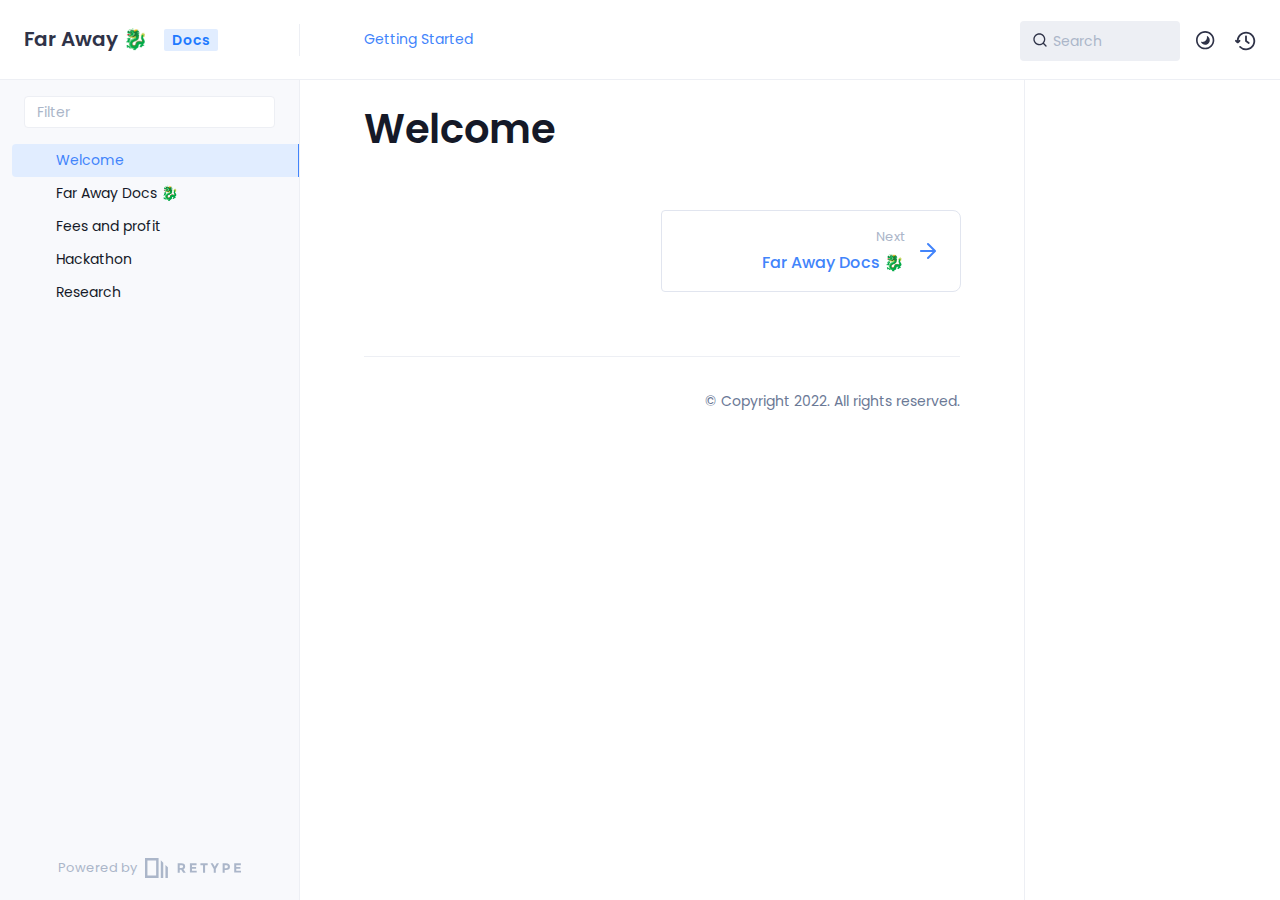
==== index.html @ eb5e1c5c "Refreshes Retype-generated documentation." ====
<!DOCTYPE html>
<html lang="en" class="h-full">
<head>
    <meta charset="UTF-8">
    <meta name="viewport" content="width=device-width,initial-scale=1">
    <meta name="turbo-cache-control" content="no-cache" data-turbo-track="reload" data-track-token="2.3.0.710453627787">

    <!-- See retype.com -->
    <meta name="generator" content="Retype 2.3.0">

    <!-- Primary Meta Tags -->
    <title>Welcome</title>
    <meta name="title" content="Welcome">

    <!-- Canonical -->
    <link rel="canonical" href="https://farswap.org/" />

    <!-- Open Graph / Facebook -->
    <meta property="og:type" content="website">
    <meta property="og:url" content="https://farswap.org/">
    <meta property="og:title" content="Welcome">

    <!-- Twitter -->
    <meta property="twitter:card" content="summary_large_image">
    <meta property="twitter:url" content="https://farswap.org/">
    <meta property="twitter:title" content="Welcome">

    <script>(function () { var el = document.documentElement, m = localStorage.getItem("doc_theme"), wm = window.matchMedia; if (m === "dark" || (!m && wm && wm("(prefers-color-scheme: dark)").matches)) { el.classList.add("dark") } else { el.classList.remove("dark") } })();</script>

    <link href="resources/css/retype.css?v=2.3.0.710453627787" rel="stylesheet" />

    <script type="text/javascript" src="resources/js/config.js?v=2.3.0.710453627787" data-turbo-eval="false" defer></script>
    <script type="text/javascript" src="resources/js/retype.js?v=2.3.0" data-turbo-eval="false" defer></script>
    <script id="lunr-js" type="text/javascript" src="resources/js/lunr.js?v=2.3.0.710453627787" data-turbo-eval="false" defer></script>
</head>
<body>
    <div id="docs-app" class="relative text-base antialiased text-gray-700 bg-white font-body dark:bg-dark-850 dark:text-dark-300">
        <div class="absolute bottom-0 left-0 bg-gray-100 dark:bg-dark-800" style="top: 5rem; right: 50%"></div>
    
        <header id="docs-site-header" class="sticky top-0 z-30 flex w-full h-16 bg-white border-b border-gray-200 md:h-20 dark:bg-dark-850 dark:border-dark-650">
            <div class="container relative flex items-center justify-between grow pr-6 md:justify-start">
                <!-- Mobile menu button skeleton -->
                <button v-cloak class="skeleton docs-mobile-menu-button flex items-center justify-center shrink-0 overflow-hidden dark:text-white focus:outline-none rounded-full w-10 h-10 ml-3.5 md:hidden"><svg xmlns="http://www.w3.org/2000/svg" class="mb-px shrink-0" width="24" height="24" viewBox="0 0 24 24" role="presentation" style="margin-bottom: 0px;"><g fill="currentColor"><path d="M2 4h20v2H2zM2 11h20v2H2zM2 18h20v2H2z"></path></g></svg></button>
                <div v-cloak id="docs-sidebar-toggle"></div>
        
                <!-- Logo -->
                <div class="flex items-center justify-between h-full py-2 md:w-75">
                    <div class="flex items-center px-2 md:px-6">
                        <a id="docs-site-logo" href="" class="flex items-center leading-snug text-xl">
                            <span class="dark:text-white font-semibold line-clamp-1 md:line-clamp-2">Far Away <span class="docs-emoji">&#x1F409;</span></span>
                        </a><span class="hidden px-2 py-1 ml-4 text-sm font-semibold leading-none text-root-logo-label-text bg-root-logo-label-bg rounded-sm md:inline-block">Docs</span>
                    </div>
        
                    <span class="hidden h-8 border-r md:inline-block dark:border-dark-650"></span>
                </div>
        
                <div class="flex justify-between md:grow">
                    <!-- Top Nav -->
                    <nav class="hidden md:flex">
                        <ul class="flex flex-col mb-4 md:pl-16 md:mb-0 md:flex-row md:items-center">
                            <li class="mr-6">
                                <a class="py-2 md:mb-0 inline-flex items-center text-sm whitespace-nowrap transition-colors duration-200 ease-linear md:text-blue-500 dark:text-blue-400 hover:text-blue-800 dark:hover:text-blue-200" href="https://retype.com/guides/getting-started/">Getting Started</a>
                            </li>
        
                        </ul>
                    </nav>
        
                    <!-- Header Right Skeleton -->
                    <div v-cloak class="flex justify-end grow skeleton">
        
                        <!-- Search input mock -->
                        <div class="relative hidden w-40 lg:block lg:max-w-sm lg:ml-auto">
                            <div class="absolute flex items-center justify-center h-full pl-3 dark:text-dark-300">
                                <svg xmlns="http://www.w3.org/2000/svg" class="icon-base" width="16" height="16" viewBox="0 0 24 24" aria-labelledby="icon" role="presentation"  style="margin-bottom: 1px;"><g fill="currentColor" ><path d="M21.71 20.29l-3.68-3.68A8.963 8.963 0 0020 11c0-4.96-4.04-9-9-9s-9 4.04-9 9 4.04 9 9 9c2.12 0 4.07-.74 5.61-1.97l3.68 3.68c.2.19.45.29.71.29s.51-.1.71-.29c.39-.39.39-1.03 0-1.42zM4 11c0-3.86 3.14-7 7-7s7 3.14 7 7c0 1.92-.78 3.66-2.04 4.93-.01.01-.02.01-.02.01-.01.01-.01.01-.01.02A6.98 6.98 0 0111 18c-3.86 0-7-3.14-7-7z" ></path></g></svg>
                            </div>
        
                            <input class="w-full h-10 transition-colors duration-200 ease-in bg-gray-200 border border-transparent rounded md:text-sm hover:bg-white hover:border-gray-300 focus:outline-none focus:bg-white focus:border-gray-500 dark:bg-dark-600 dark:border-dark-600 placeholder-gray-400 dark:placeholder-dark-400"
                            style="padding: 0.625rem 0.75rem 0.625rem 2rem" type="text" placeholder="Search" />
                        </div>
        
                        <!-- Mobile search button mock -->
                        <div class="flex items-center justify-center w-10 h-10 lg:hidden">
                            <svg xmlns="http://www.w3.org/2000/svg" class="shrink-0 icon-base" width="20" height="20" viewBox="0 0 24 24" aria-labelledby="icon" role="presentation"  style="margin-bottom: 0px;"><g fill="currentColor" ><path d="M21.71 20.29l-3.68-3.68A8.963 8.963 0 0020 11c0-4.96-4.04-9-9-9s-9 4.04-9 9 4.04 9 9 9c2.12 0 4.07-.74 5.61-1.97l3.68 3.68c.2.19.45.29.71.29s.51-.1.71-.29c.39-.39.39-1.03 0-1.42zM4 11c0-3.86 3.14-7 7-7s7 3.14 7 7c0 1.92-.78 3.66-2.04 4.93-.01.01-.02.01-.02.01-.01.01-.01.01-.01.02A6.98 6.98 0 0111 18c-3.86 0-7-3.14-7-7z" ></path></g></svg>
                        </div>
        
                        <!-- Dark mode switch placehokder -->
                        <div class="w-10 h-10 lg:ml-2"></div>
        
                        <!-- History button mock -->
                        <div class="flex items-center justify-center w-10 h-10" style="margin-right: -0.625rem;">
                            <svg xmlns="http://www.w3.org/2000/svg" class="shrink-0 icon-base" width="22" height="22" viewBox="0 0 24 24" aria-labelledby="icon" role="presentation"  style="margin-bottom: 0px;"><g fill="currentColor" ><g ><path d="M12.01 6.01c-.55 0-1 .45-1 1V12a1 1 0 00.4.8l3 2.22a.985.985 0 001.39-.2.996.996 0 00-.21-1.4l-2.6-1.92V7.01c.02-.55-.43-1-.98-1z"></path><path d="M12.01 1.91c-5.33 0-9.69 4.16-10.05 9.4l-.29-.26a.997.997 0 10-1.34 1.48l1.97 1.79c.19.17.43.26.67.26s.48-.09.67-.26l1.97-1.79a.997.997 0 10-1.34-1.48l-.31.28c.34-4.14 3.82-7.41 8.05-7.41 4.46 0 8.08 3.63 8.08 8.09s-3.63 8.08-8.08 8.08c-2.18 0-4.22-.85-5.75-2.4a.996.996 0 10-1.42 1.4 10.02 10.02 0 007.17 2.99c5.56 0 10.08-4.52 10.08-10.08.01-5.56-4.52-10.09-10.08-10.09z"></path></g></g></svg>
                        </div>
                    </div>
        
                    <div v-cloak class="flex justify-end grow">
                        <div id="docs-mobile-search-button"></div>
                        <doc-search-desktop></doc-search-desktop>
        
                        <doc-theme-switch class="lg:ml-2"></doc-theme-switch>
                        <doc-history></doc-history>
                    </div>
                </div>
            </div>
        </header>
    
        <div class="container relative flex bg-white">
            <!-- Sidebar Skeleton -->
            <div v-cloak class="fixed flex flex-col shrink-0 duration-300 ease-in-out bg-gray-100 border-gray-200 sidebar top-20 w-75 border-r h-screen md:sticky transition-transform skeleton dark:bg-dark-800 dark:border-dark-650">
            
                <!-- Render this div, if config.showSidebarFilter is `true` -->
                <div class="flex items-center h-16 px-6">
                    <input class="w-full h-8 px-3 py-2 transition-colors duration-200 ease-linear bg-white border border-gray-200 rounded shadow-none text-sm focus:outline-none focus:border-gray-600 dark:bg-dark-600 dark:border-dark-600" type="text" placeholder="Filter" />
                </div>
            
                <div class="pl-6 mb-4 mt-1">
                    <div class="w-32 h-3 mb-4 bg-gray-200 rounded-full loading dark:bg-dark-600"></div>
                    <div class="w-48 h-3 mb-4 bg-gray-200 rounded-full loading dark:bg-dark-600"></div>
                    <div class="w-40 h-3 mb-4 bg-gray-200 rounded-full loading dark:bg-dark-600"></div>
                    <div class="w-32 h-3 mb-4 bg-gray-200 rounded-full loading dark:bg-dark-600"></div>
                    <div class="w-48 h-3 mb-4 bg-gray-200 rounded-full loading dark:bg-dark-600"></div>
                    <div class="w-40 h-3 mb-4 bg-gray-200 rounded-full loading dark:bg-dark-600"></div>
                </div>
            
                <div class="shrink-0 mt-auto bg-transparent dark:border-dark-650">
                    <a class="flex items-center justify-center flex-nowrap h-16 text-gray-400 dark:text-dark-400 hover:text-gray-700 dark:hover:text-dark-300 transition-colors duration-150 ease-in docs-powered-by" target="_blank" href="https://retype.com/" rel="noopener">
                        <span class="text-xs whitespace-nowrap">Powered by</span>
                        <svg xmlns="http://www.w3.org/2000/svg" class="ml-2" fill="currentColor" width="96" height="20" overflow="visible"><path d="M0 0v20h13.59V0H0zm11.15 17.54H2.44V2.46h8.71v15.08zM15.8 20h2.44V4.67L15.8 2.22zM20.45 6.89V20h2.44V9.34z"/><g><path d="M40.16 8.44c0 1.49-.59 2.45-1.75 2.88l2.34 3.32h-2.53l-2.04-2.96h-1.43v2.96h-2.06V5.36h3.5c1.43 0 2.46.24 3.07.73s.9 1.27.9 2.35zm-2.48 1.1c.26-.23.38-.59.38-1.09 0-.5-.13-.84-.4-1.03s-.73-.28-1.39-.28h-1.54v2.75h1.5c.72 0 1.2-.12 1.45-.35zM51.56 5.36V7.2h-4.59v1.91h4.13v1.76h-4.13v1.92h4.74v1.83h-6.79V5.36h6.64zM60.09 7.15v7.48h-2.06V7.15h-2.61V5.36h7.28v1.79h-2.61zM70.81 14.64h-2.06v-3.66l-3.19-5.61h2.23l1.99 3.45 1.99-3.45H74l-3.19 5.61v3.66zM83.99 6.19c.65.55.97 1.4.97 2.55s-.33 1.98-1 2.51-1.68.8-3.04.8h-1.23v2.59h-2.06V5.36h3.26c1.42 0 2.45.28 3.1.83zm-1.51 3.65c.25-.28.37-.69.37-1.22s-.16-.92-.48-1.14c-.32-.23-.82-.34-1.5-.34H79.7v3.12h1.38c.68 0 1.15-.14 1.4-.42zM95.85 5.36V7.2h-4.59v1.91h4.13v1.76h-4.13v1.92H96v1.83h-6.79V5.36h6.64z"/></g></svg>
                    </a>
                </div>
            </div>
            
            <!-- Sidebar component -->
            <doc-sidebar v-cloak>
                <template #sidebar-footer>
                    <div class="shrink-0 mt-auto border-t md:bg-transparent md:border-none dark:border-dark-650">
            
                        <div class="py-3 px-6 md:hidden border-b dark:border-dark-650">
                            <nav>
                                <ul class="flex flex-wrap justify-center items-center">
                                    <li class="mr-6">
                                        <a class="block py-1 inline-flex items-center text-sm whitespace-nowrap transition-colors duration-200 ease-linear md:text-blue-500 dark:text-blue-400 hover:text-blue-800 dark:hover:text-blue-200" href="https://retype.com/guides/getting-started/">Getting Started</a>
                                    </li>
            
                                </ul>
                            </nav>
                        </div>
            
                        <a class="flex items-center justify-center flex-nowrap h-16 text-gray-400 dark:text-dark-400 hover:text-gray-700 dark:hover:text-dark-300 transition-colors duration-150 ease-in docs-powered-by" target="_blank" href="https://retype.com/" rel="noopener">
                            <span class="text-xs whitespace-nowrap">Powered by</span>
                            <svg xmlns="http://www.w3.org/2000/svg" class="ml-2" fill="currentColor" width="96" height="20" overflow="visible"><path d="M0 0v20h13.59V0H0zm11.15 17.54H2.44V2.46h8.71v15.08zM15.8 20h2.44V4.67L15.8 2.22zM20.45 6.89V20h2.44V9.34z"/><g><path d="M40.16 8.44c0 1.49-.59 2.45-1.75 2.88l2.34 3.32h-2.53l-2.04-2.96h-1.43v2.96h-2.06V5.36h3.5c1.43 0 2.46.24 3.07.73s.9 1.27.9 2.35zm-2.48 1.1c.26-.23.38-.59.38-1.09 0-.5-.13-.84-.4-1.03s-.73-.28-1.39-.28h-1.54v2.75h1.5c.72 0 1.2-.12 1.45-.35zM51.56 5.36V7.2h-4.59v1.91h4.13v1.76h-4.13v1.92h4.74v1.83h-6.79V5.36h6.64zM60.09 7.15v7.48h-2.06V7.15h-2.61V5.36h7.28v1.79h-2.61zM70.81 14.64h-2.06v-3.66l-3.19-5.61h2.23l1.99 3.45 1.99-3.45H74l-3.19 5.61v3.66zM83.99 6.19c.65.55.97 1.4.97 2.55s-.33 1.98-1 2.51-1.68.8-3.04.8h-1.23v2.59h-2.06V5.36h3.26c1.42 0 2.45.28 3.1.83zm-1.51 3.65c.25-.28.37-.69.37-1.22s-.16-.92-.48-1.14c-.32-.23-.82-.34-1.5-.34H79.7v3.12h1.38c.68 0 1.15-.14 1.4-.42zM95.85 5.36V7.2h-4.59v1.91h4.13v1.76h-4.13v1.92H96v1.83h-6.79V5.36h6.64z"/></g></svg>
                        </a>
                    </div>
                </template>
            </doc-sidebar>
    
            <div class="grow min-w-0 dark:bg-dark-850">
                <!-- Render "toolbar" template here on api pages --><!-- Render page content -->
                <div class="flex">
                    <div class="grow min-w-0 px-6 md:px-16">
                        <main class="relative pt-6 pb-16">
                            <div class="docs-markdown" id="docs-content">
                                <!-- Rendered if sidebar right is enabled -->
                                <div id="docs-sidebar-right-toggle"></div>
                
                                <!-- Page content  -->
<doc-anchor-target id="welcome" class="break-words">
    <h1>
        <doc-anchor-trigger class="header-anchor-trigger" to="#welcome">#</doc-anchor-trigger>
        <span>Welcome</span>
    </h1>
</doc-anchor-target>

                                
                                <!-- Required only on API pages -->
                                <doc-toolbar-member-filter-no-results />
                            </div>
                            <footer class="clear-both">
                            
                                <nav class="flex mt-14">
                                    <div class="w-1/2">
                                    </div>
                            
                                    <div class="w-1/2">
                                        <a class="px-5 py-4 -mx-px h-full flex items-center justify-end break-normal font-medium text-blue-500 dark:text-blue-400 border border-gray-300 hover:border-gray-400 dark:border-dark-650 dark:hover:border-dark-450 rounded-l rounded-r-lg transition-colors duration-150 relative hover:z-5" href="far-away-swap/">
                                            <span>
                                                <span class="block text-xs font-normal text-right text-gray-400 dark:text-dark-400">Next</span>
                                                <span class="block mt-1">Far Away Docs 🐉</span>
                                            </span>
                                            <svg xmlns="http://www.w3.org/2000/svg" class="ml-3" width="24" height="24" viewBox="0 0 24 24" fill="currentColor" overflow="visible"><path d="M19.92 12.38a1 1 0 00-.22-1.09l-7-7a.996.996 0 10-1.41 1.41l5.3 5.3H5c-.55 0-1 .45-1 1s.45 1 1 1h11.59l-5.29 5.29a.996.996 0 000 1.41c.19.2.44.3.7.3s.51-.1.71-.29l7-7c.09-.09.16-.21.21-.33z" /><path fill="none" d="M0 0h24v24H0z" /></svg>
                                        </a>
                                    </div>
                                </nav>
                            </footer>
                        </main>
                
                        <div class="border-t dark:border-dark-650 pt-6 mb-8">
                            <footer class="flex flex-wrap items-center justify-between">
                                <div>
                                    <ul class="flex flex-wrap items-center text-sm">
                                    </ul>
                                </div>
                                <div class="docs-copyright py-2 text-gray-500 dark:text-dark-350 text-sm leading-relaxed"><p>© Copyright 2022. All rights reserved.</p></div>
                            </footer>
                        </div>
                    </div>
                
                    <!-- Rendered if sidebar right is enabled -->
                    <!-- Sidebar right skeleton-->
                    <div v-cloak class="fixed top-0 bottom-0 right-0 translate-x-full bg-white border-gray-200 lg:sticky lg:border-l lg:shrink-0 lg:pt-6 lg:transform-none sm:w-1/2 lg:w-64 lg:z-0 md:w-104 sidebar-right skeleton dark:bg-dark-850 dark:border-dark-650">
                        <div class="pl-5">
                            <div class="w-32 h-3 mb-4 bg-gray-200 dark:bg-dark-600 rounded-full loading"></div>
                            <div class="w-48 h-3 mb-4 bg-gray-200 dark:bg-dark-600 rounded-full loading"></div>
                            <div class="w-40 h-3 mb-4 bg-gray-200 dark:bg-dark-600 rounded-full loading"></div>
                        </div>
                    </div>
                
                    <!-- User should be able to hide sidebar right -->
                    <doc-sidebar-right v-cloak></doc-sidebar-right>
                </div>

            </div>
        </div>
    
        <doc-search-mobile></doc-search-mobile>
        <doc-back-to-top></doc-back-to-top>
    </div>


    <div id="docs-overlay-target"></div>

    <script>window.__DOCS__ = { "title": "Welcome", isRoot: true, level: 0, icon: "file", hasPrism: false, hasMermaid: false, hasMath: false }</script>
</body>
</html>
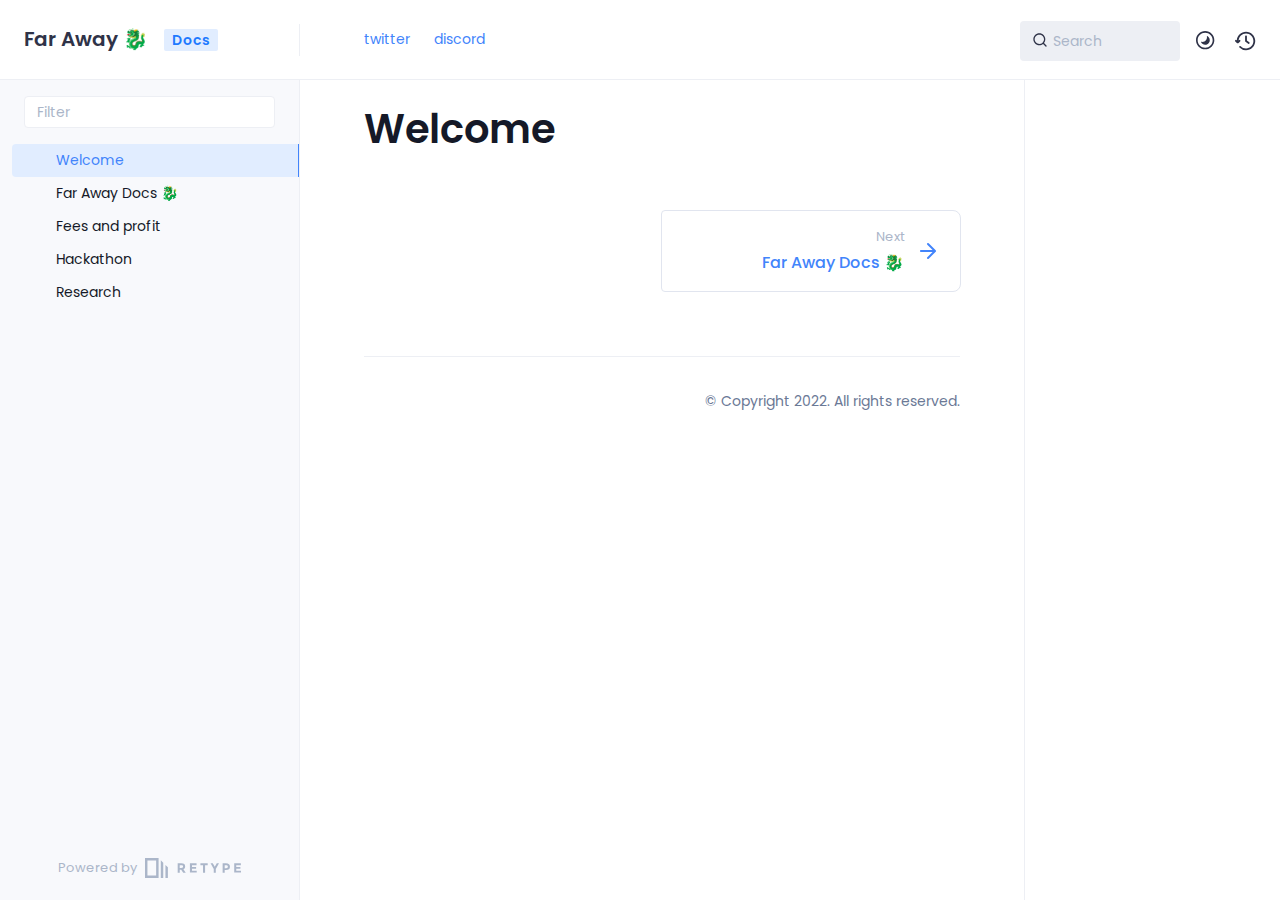
==== commit 33a85eaf: "Refreshes Retype-generated documentation." ====
--- a/index.html
+++ b/index.html
@@ -3,7 +3,7 @@
 <head>
     <meta charset="UTF-8">
     <meta name="viewport" content="width=device-width,initial-scale=1">
-    <meta name="turbo-cache-control" content="no-cache" data-turbo-track="reload" data-track-token="2.3.0.710453627787">
+    <meta name="turbo-cache-control" content="no-cache" data-turbo-track="reload" data-track-token="2.3.0.710455129552">
 
     <!-- See retype.com -->
     <meta name="generator" content="Retype 2.3.0">
@@ -27,11 +27,11 @@
 
     <script>(function () { var el = document.documentElement, m = localStorage.getItem("doc_theme"), wm = window.matchMedia; if (m === "dark" || (!m && wm && wm("(prefers-color-scheme: dark)").matches)) { el.classList.add("dark") } else { el.classList.remove("dark") } })();</script>
 
-    <link href="resources/css/retype.css?v=2.3.0.710453627787" rel="stylesheet" />
-
-    <script type="text/javascript" src="resources/js/config.js?v=2.3.0.710453627787" data-turbo-eval="false" defer></script>
+    <link href="resources/css/retype.css?v=2.3.0.710455129552" rel="stylesheet" />
+
+    <script type="text/javascript" src="resources/js/config.js?v=2.3.0.710455129552" data-turbo-eval="false" defer></script>
     <script type="text/javascript" src="resources/js/retype.js?v=2.3.0" data-turbo-eval="false" defer></script>
-    <script id="lunr-js" type="text/javascript" src="resources/js/lunr.js?v=2.3.0.710453627787" data-turbo-eval="false" defer></script>
+    <script id="lunr-js" type="text/javascript" src="resources/js/lunr.js?v=2.3.0.710455129552" data-turbo-eval="false" defer></script>
 </head>
 <body>
     <div id="docs-app" class="relative text-base antialiased text-gray-700 bg-white font-body dark:bg-dark-850 dark:text-dark-300">
@@ -59,7 +59,10 @@
                     <nav class="hidden md:flex">
                         <ul class="flex flex-col mb-4 md:pl-16 md:mb-0 md:flex-row md:items-center">
                             <li class="mr-6">
-                                <a class="py-2 md:mb-0 inline-flex items-center text-sm whitespace-nowrap transition-colors duration-200 ease-linear md:text-blue-500 dark:text-blue-400 hover:text-blue-800 dark:hover:text-blue-200" href="https://retype.com/guides/getting-started/">Getting Started</a>
+                                <a class="py-2 md:mb-0 inline-flex items-center text-sm whitespace-nowrap transition-colors duration-200 ease-linear md:text-blue-500 dark:text-blue-400 hover:text-blue-800 dark:hover:text-blue-200" href="https://twitter.com/FarawaySwap">twitter</a>
+                            </li>
+                            <li class="mr-6">
+                                <a class="py-2 md:mb-0 inline-flex items-center text-sm whitespace-nowrap transition-colors duration-200 ease-linear md:text-blue-500 dark:text-blue-400 hover:text-blue-800 dark:hover:text-blue-200" href="https://t.co/pBgdRoaPkM">discord</a>
                             </li>
         
                         </ul>
@@ -138,7 +141,10 @@
                             <nav>
                                 <ul class="flex flex-wrap justify-center items-center">
                                     <li class="mr-6">
-                                        <a class="block py-1 inline-flex items-center text-sm whitespace-nowrap transition-colors duration-200 ease-linear md:text-blue-500 dark:text-blue-400 hover:text-blue-800 dark:hover:text-blue-200" href="https://retype.com/guides/getting-started/">Getting Started</a>
+                                        <a class="block py-1 inline-flex items-center text-sm whitespace-nowrap transition-colors duration-200 ease-linear md:text-blue-500 dark:text-blue-400 hover:text-blue-800 dark:hover:text-blue-200" href="https://twitter.com/FarawaySwap">twitter</a>
+                                    </li>
+                                    <li class="mr-6">
+                                        <a class="block py-1 inline-flex items-center text-sm whitespace-nowrap transition-colors duration-200 ease-linear md:text-blue-500 dark:text-blue-400 hover:text-blue-800 dark:hover:text-blue-200" href="https://t.co/pBgdRoaPkM">discord</a>
                                     </li>
             
                                 </ul>
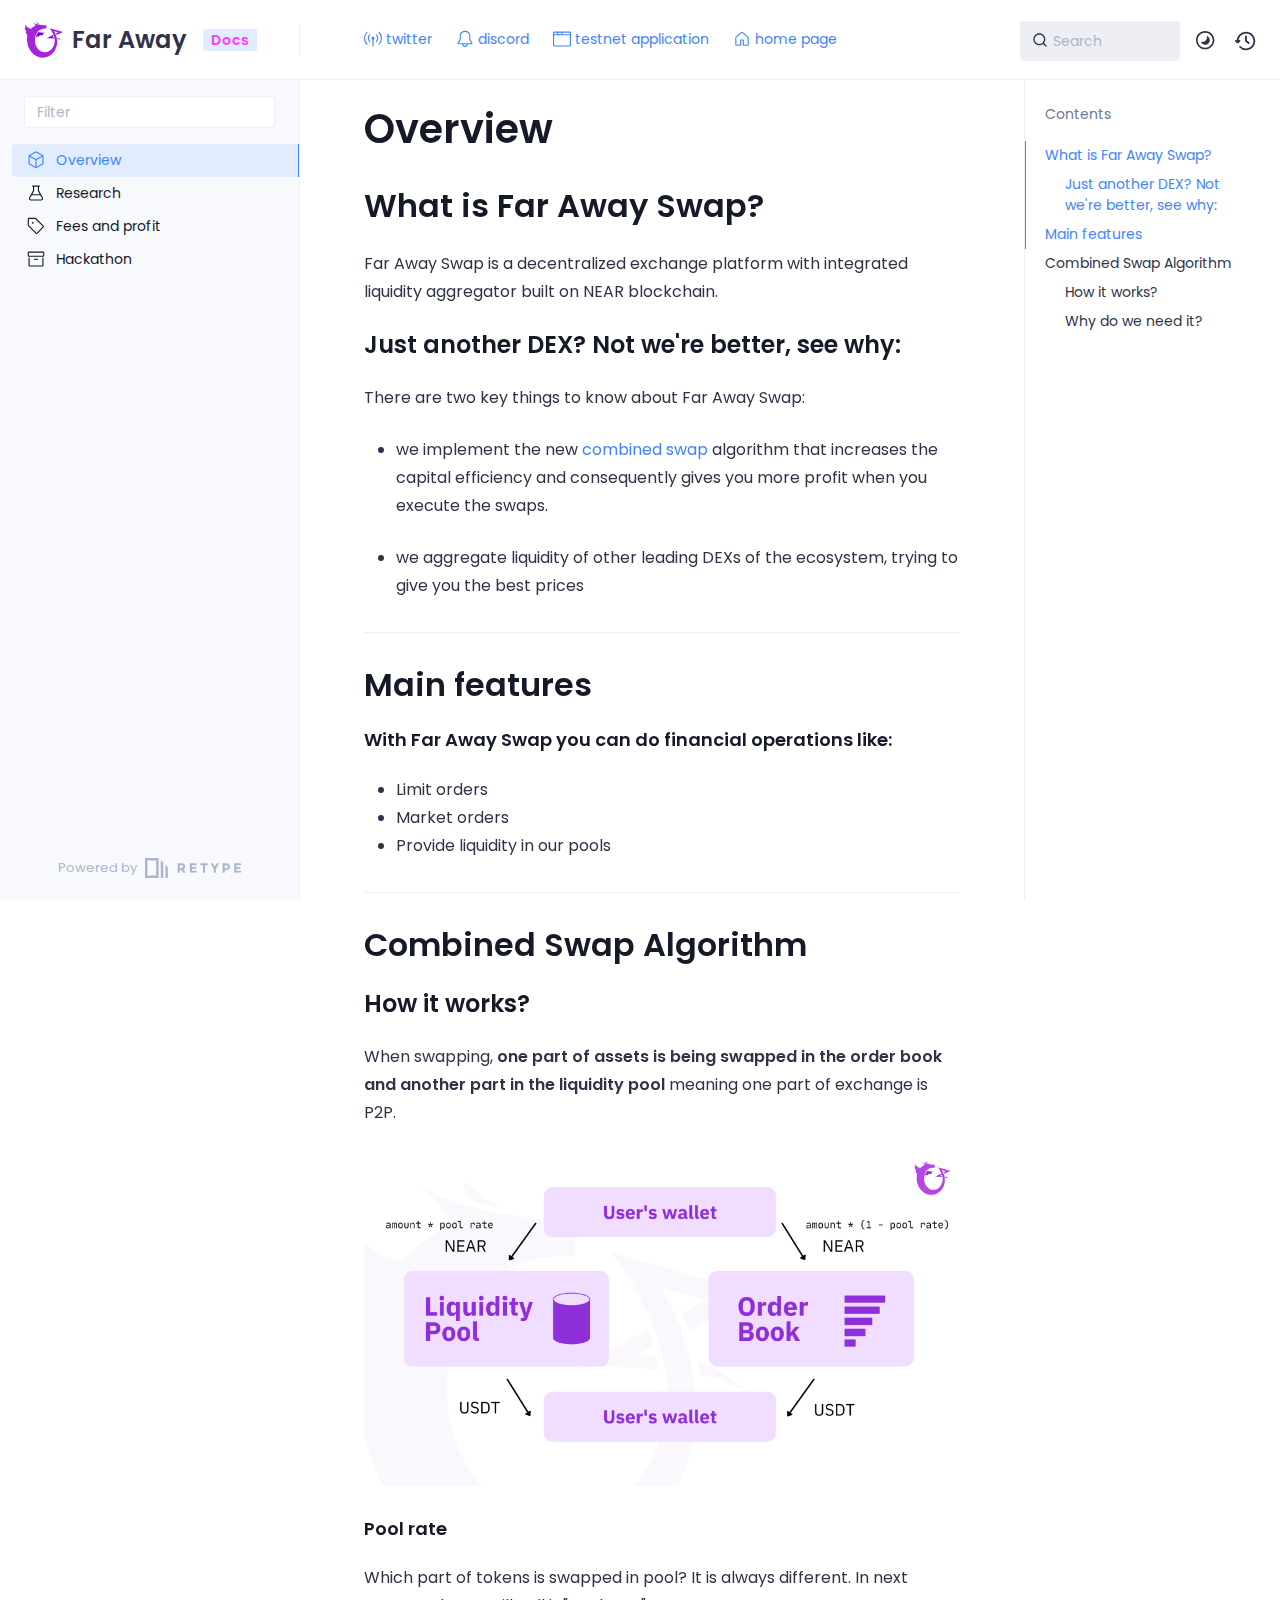
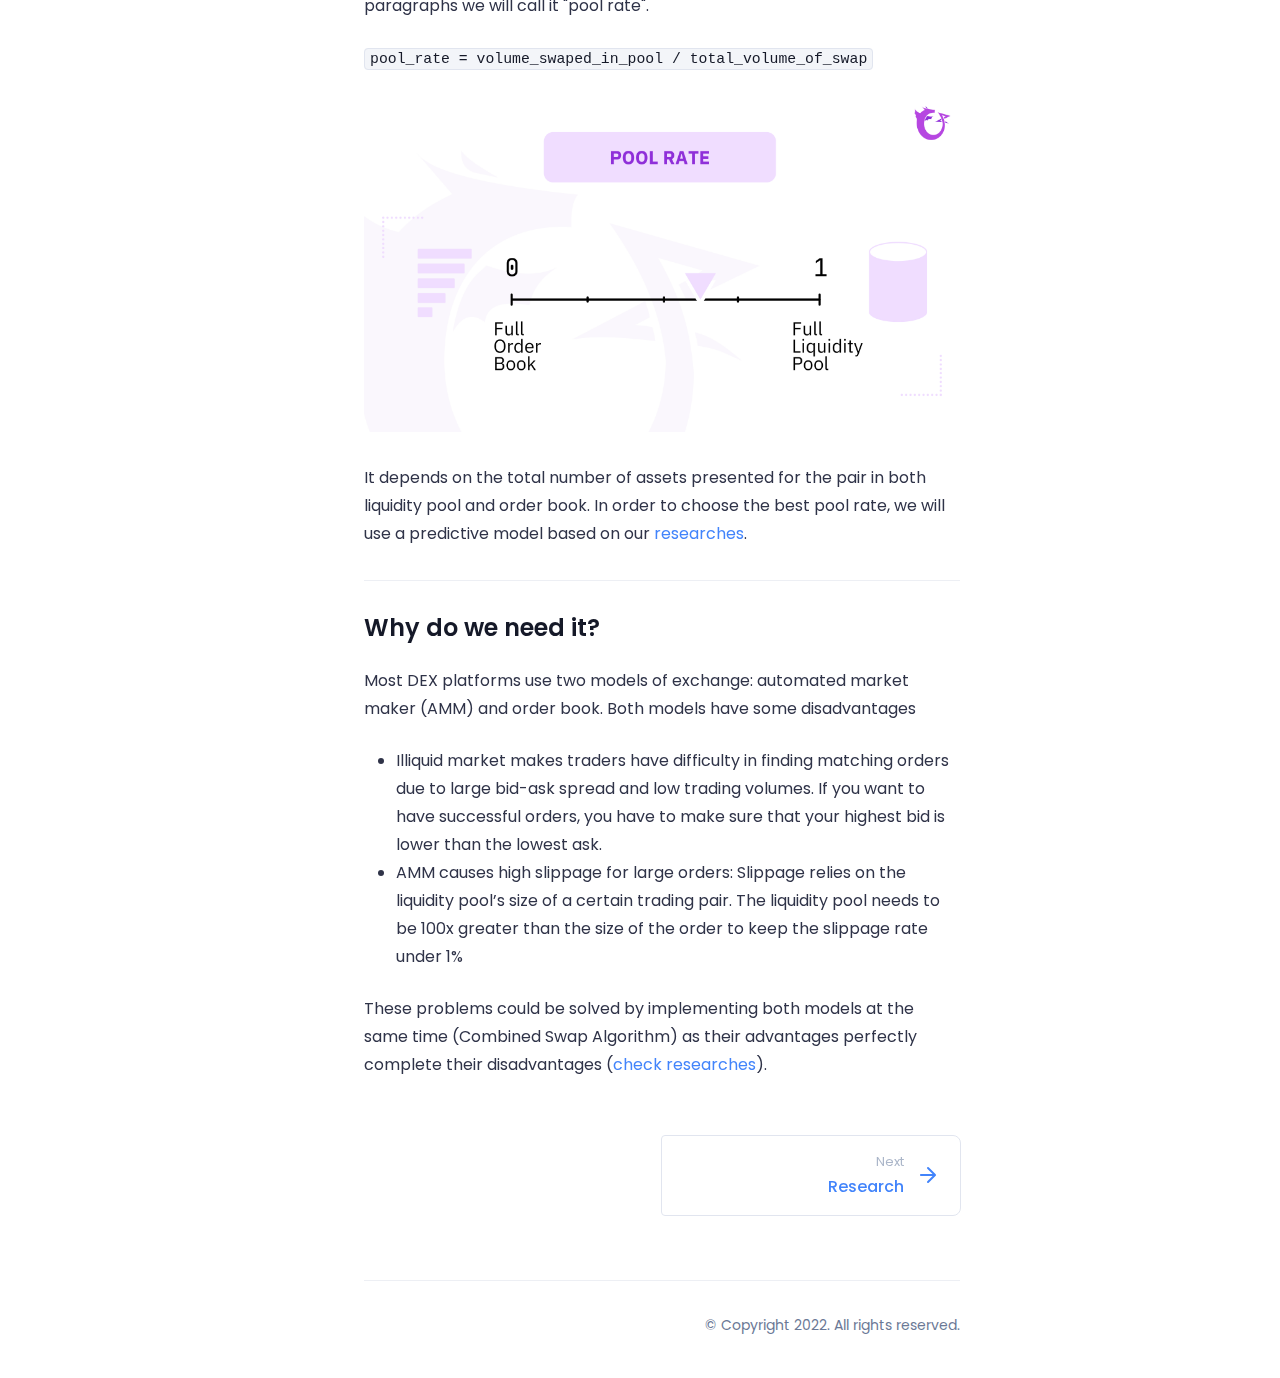
==== commit 3b703cb0: "Refreshes Retype-generated documentation." ====
--- a/index.html
+++ b/index.html
@@ -3,35 +3,42 @@
 <head>
     <meta charset="UTF-8">
     <meta name="viewport" content="width=device-width,initial-scale=1">
-    <meta name="turbo-cache-control" content="no-cache" data-turbo-track="reload" data-track-token="2.3.0.710455129552">
+    <meta name="turbo-root" content="/farawaydocs">
+    <meta name="turbo-cache-control" content="no-cache" data-turbo-track="reload" data-track-token="2.4.0.713812140189">
 
     <!-- See retype.com -->
-    <meta name="generator" content="Retype 2.3.0">
+    <meta name="generator" content="Retype 2.4.0">
 
     <!-- Primary Meta Tags -->
-    <title>Welcome</title>
-    <meta name="title" content="Welcome">
+    <title>Overview</title>
+    <meta name="title" content="Overview">
+    <meta name="description" content="Far Away Swap is a decentralized exchange platform with integrated liquidity aggregator built on NEAR blockchain." />
 
     <!-- Canonical -->
-    <link rel="canonical" href="https://farswap.org/" />
+    <link rel="canonical" href="https://luaroncrew.github.io/farawaydocs/" />
 
     <!-- Open Graph / Facebook -->
     <meta property="og:type" content="website">
-    <meta property="og:url" content="https://farswap.org/">
-    <meta property="og:title" content="Welcome">
+    <meta property="og:url" content="https://luaroncrew.github.io/farawaydocs/">
+    <meta property="og:title" content="Overview">
+    <meta property="og:description" content="Far Away Swap is a decentralized exchange platform with integrated liquidity aggregator built on NEAR blockchain.">
+    <meta property="og:image" content="https://luaroncrew.github.io/farawaydocs/images/combined_swap.png">
 
     <!-- Twitter -->
     <meta property="twitter:card" content="summary_large_image">
-    <meta property="twitter:url" content="https://farswap.org/">
-    <meta property="twitter:title" content="Welcome">
-
-    <script>(function () { var el = document.documentElement, m = localStorage.getItem("doc_theme"), wm = window.matchMedia; if (m === "dark" || (!m && wm && wm("(prefers-color-scheme: dark)").matches)) { el.classList.add("dark") } else { el.classList.remove("dark") } })();</script>
-
-    <link href="resources/css/retype.css?v=2.3.0.710455129552" rel="stylesheet" />
-
-    <script type="text/javascript" src="resources/js/config.js?v=2.3.0.710455129552" data-turbo-eval="false" defer></script>
-    <script type="text/javascript" src="resources/js/retype.js?v=2.3.0" data-turbo-eval="false" defer></script>
-    <script id="lunr-js" type="text/javascript" src="resources/js/lunr.js?v=2.3.0.710455129552" data-turbo-eval="false" defer></script>
+    <meta property="twitter:url" content="https://luaroncrew.github.io/farawaydocs/">
+    <meta property="twitter:title" content="Overview">
+    <meta property="twitter:description" content="Far Away Swap is a decentralized exchange platform with integrated liquidity aggregator built on NEAR blockchain.">
+    <meta property="twitter:image" content="https://luaroncrew.github.io/farawaydocs/images/combined_swap.png">
+
+    <script>(function () { var el = document.documentElement, m = localStorage.getItem("/farawaydocs/doc_theme"), wm = window.matchMedia; if (m === "dark" || (!m && wm && wm("(prefers-color-scheme: dark)").matches)) { el.classList.add("dark") } else { el.classList.remove("dark") } })();</script>
+
+    <link href="images/favicon.svg" rel="icon" />
+    <link href="resources/css/retype.css?v=2.4.0.713812140189" rel="stylesheet" />
+
+    <script type="text/javascript" src="resources/js/config.js?v=2.4.0.713812140189" data-turbo-eval="false" defer></script>
+    <script type="text/javascript" src="resources/js/retype.js?v=2.4.0" data-turbo-eval="false" defer></script>
+    <script id="lunr-js" type="text/javascript" src="resources/js/lunr.js?v=2.4.0.713812140189" data-turbo-eval="false" defer></script>
 </head>
 <body>
     <div id="docs-app" class="relative text-base antialiased text-gray-700 bg-white font-body dark:bg-dark-850 dark:text-dark-300">
@@ -46,8 +53,12 @@
                 <!-- Logo -->
                 <div class="flex items-center justify-between h-full py-2 md:w-75">
                     <div class="flex items-center px-2 md:px-6">
-                        <a id="docs-site-logo" href="" class="flex items-center leading-snug text-xl">
-                            <span class="dark:text-white font-semibold line-clamp-1 md:line-clamp-2">Far Away <span class="docs-emoji">&#x1F409;</span></span>
+                        <a id="docs-site-logo" href="" class="flex items-center leading-snug text-2xl">
+                            <span class="w-10 mr-2 grow-0 shrink-0 overflow-hidden">
+                                <img class="max-h-10 dark:hidden md:inline-block" src="images/favicon.svg">
+                                <img class="max-h-10 hidden dark:inline-block" src="images/favicon.svg">
+                            </span>
+                            <span class="dark:text-white font-semibold line-clamp-1 md:line-clamp-2">Far Away</span>
                         </a><span class="hidden px-2 py-1 ml-4 text-sm font-semibold leading-none text-root-logo-label-text bg-root-logo-label-bg rounded-sm md:inline-block">Docs</span>
                     </div>
         
@@ -59,10 +70,44 @@
                     <nav class="hidden md:flex">
                         <ul class="flex flex-col mb-4 md:pl-16 md:mb-0 md:flex-row md:items-center">
                             <li class="mr-6">
-                                <a class="py-2 md:mb-0 inline-flex items-center text-sm whitespace-nowrap transition-colors duration-200 ease-linear md:text-blue-500 dark:text-blue-400 hover:text-blue-800 dark:hover:text-blue-200" href="https://twitter.com/FarawaySwap">twitter</a>
+                                <a class="py-2 md:mb-0 inline-flex items-center text-sm whitespace-nowrap transition-colors duration-200 ease-linear md:text-blue-500 dark:text-blue-400 hover:text-blue-800 dark:hover:text-blue-200" href="https://twitter.com/FarawaySwap">
+                                    <svg xmlns="http://www.w3.org/2000/svg" class="mb-px mr-1" width="18" height="18" viewBox="0 0 24 24" role="presentation">
+                                        <g fill="currentColor">
+                                            <path d="M20.485 2.515a.75.75 0 00-1.06 1.06A10.465 10.465 0 0122.5 11c0 2.9-1.174 5.523-3.075 7.424a.75.75 0 001.06 1.061A11.965 11.965 0 0024 11c0-3.314-1.344-6.315-3.515-8.485zm-15.91 1.06a.75.75 0 00-1.06-1.06A11.965 11.965 0 000 11c0 3.313 1.344 6.314 3.515 8.485a.75.75 0 001.06-1.06A10.465 10.465 0 011.5 11c0-2.9 1.174-5.524 3.075-7.425zM8.11 7.11a.75.75 0 00-1.06-1.06A6.98 6.98 0 005 11a6.98 6.98 0 002.05 4.95.75.75 0 001.06-1.061 5.48 5.48 0 01-1.61-3.89 5.48 5.48 0 011.61-3.888zm8.84-1.06a.75.75 0 10-1.06 1.06A5.48 5.48 0 0117.5 11a5.48 5.48 0 01-1.61 3.889.75.75 0 101.06 1.06A6.98 6.98 0 0019 11a6.98 6.98 0 00-2.05-4.949zM14 11a2 2 0 01-1.25 1.855v8.395a.75.75 0 01-1.5 0v-8.395A2 2 0 1114 11z"/>
+                                        </g>
+                                    </svg>
+                                    <span>twitter</span>
+                                </a>
                             </li>
                             <li class="mr-6">
-                                <a class="py-2 md:mb-0 inline-flex items-center text-sm whitespace-nowrap transition-colors duration-200 ease-linear md:text-blue-500 dark:text-blue-400 hover:text-blue-800 dark:hover:text-blue-200" href="https://t.co/pBgdRoaPkM">discord</a>
+                                <a class="py-2 md:mb-0 inline-flex items-center text-sm whitespace-nowrap transition-colors duration-200 ease-linear md:text-blue-500 dark:text-blue-400 hover:text-blue-800 dark:hover:text-blue-200" href="https://t.co/pBgdRoaPkM">
+                                    <svg xmlns="http://www.w3.org/2000/svg" class="mb-px mr-1" width="18" height="18" viewBox="0 0 24 24" role="presentation">
+                                        <g fill="currentColor">
+                                            <path fill-rule="evenodd" d="M12 1C8.318 1 5 3.565 5 7v4.539a3.25 3.25 0 01-.546 1.803l-2.2 3.299A1.518 1.518 0 003.519 19H8.5a3.5 3.5 0 107 0h4.982a1.518 1.518 0 001.263-2.36l-2.2-3.298A3.25 3.25 0 0119 11.539V7c0-3.435-3.319-6-7-6zM6.5 7c0-2.364 2.383-4.5 5.5-4.5s5.5 2.136 5.5 4.5v4.539c0 .938.278 1.854.798 2.635l2.199 3.299a.017.017 0 01.003.01l-.001.006-.004.006-.006.004-.007.001H3.518l-.007-.001-.006-.004-.004-.006-.001-.007.003-.01 2.2-3.298a4.75 4.75 0 00.797-2.635V7zM14 19h-4a2 2 0 104 0z"/>
+                                        </g>
+                                    </svg>
+                                    <span>discord</span>
+                                </a>
+                            </li>
+                            <li class="mr-6">
+                                <a class="py-2 md:mb-0 inline-flex items-center text-sm whitespace-nowrap transition-colors duration-200 ease-linear md:text-blue-500 dark:text-blue-400 hover:text-blue-800 dark:hover:text-blue-200" href="https://www.farswap.org/reimagine-your-world">
+                                    <svg xmlns="http://www.w3.org/2000/svg" class="mb-px mr-1" width="18" height="18" viewBox="0 0 24 24" role="presentation">
+                                        <g fill="currentColor">
+                                            <path fill-rule="evenodd" d="M0 3.75C0 2.784.784 2 1.75 2h20.5c.966 0 1.75.784 1.75 1.75v16.5A1.75 1.75 0 0122.25 22H1.75A1.75 1.75 0 010 20.25V3.75zm1.75-.25a.25.25 0 00-.25.25V5.5h4v-2H1.75zM7 3.5v2h4v-2H7zm5.5 0v2h10V3.75a.25.25 0 00-.25-.25H12.5zm10 3.5h-21v13.25c0 .138.112.25.25.25h20.5a.25.25 0 00.25-.25V7z"/>
+                                        </g>
+                                    </svg>
+                                    <span>testnet application</span>
+                                </a>
+                            </li>
+                            <li class="mr-6">
+                                <a class="py-2 md:mb-0 inline-flex items-center text-sm whitespace-nowrap transition-colors duration-200 ease-linear md:text-blue-500 dark:text-blue-400 hover:text-blue-800 dark:hover:text-blue-200" href="https://www.farswap.org/">
+                                    <svg xmlns="http://www.w3.org/2000/svg" class="mb-px mr-1" width="18" height="18" viewBox="0 0 24 24" role="presentation">
+                                        <g fill="currentColor">
+                                            <path fill-rule="evenodd" d="M11.03 2.59a1.5 1.5 0 011.94 0l7.5 6.363a1.5 1.5 0 01.53 1.144V19.5a1.5 1.5 0 01-1.5 1.5h-5.75a.75.75 0 01-.75-.75V14h-2v6.25a.75.75 0 01-.75.75H4.5A1.5 1.5 0 013 19.5v-9.403c0-.44.194-.859.53-1.144l7.5-6.363zM12 3.734l-7.5 6.363V19.5h5v-6.25a.75.75 0 01.75-.75h3.5a.75.75 0 01.75.75v6.25h5v-9.403L12 3.734z"/>
+                                        </g>
+                                    </svg>
+                                    <span>home page</span>
+                                </a>
                             </li>
         
                         </ul>
@@ -141,10 +186,44 @@
                             <nav>
                                 <ul class="flex flex-wrap justify-center items-center">
                                     <li class="mr-6">
-                                        <a class="block py-1 inline-flex items-center text-sm whitespace-nowrap transition-colors duration-200 ease-linear md:text-blue-500 dark:text-blue-400 hover:text-blue-800 dark:hover:text-blue-200" href="https://twitter.com/FarawaySwap">twitter</a>
+                                        <a class="block py-1 inline-flex items-center text-sm whitespace-nowrap transition-colors duration-200 ease-linear md:text-blue-500 dark:text-blue-400 hover:text-blue-800 dark:hover:text-blue-200" href="https://twitter.com/FarawaySwap">
+                                            <svg xmlns="http://www.w3.org/2000/svg" class="mb-px mr-1" width="18" height="18" viewBox="0 0 24 24" role="presentation">
+                                                <g fill="currentColor">
+                                                    <path d="M20.485 2.515a.75.75 0 00-1.06 1.06A10.465 10.465 0 0122.5 11c0 2.9-1.174 5.523-3.075 7.424a.75.75 0 001.06 1.061A11.965 11.965 0 0024 11c0-3.314-1.344-6.315-3.515-8.485zm-15.91 1.06a.75.75 0 00-1.06-1.06A11.965 11.965 0 000 11c0 3.313 1.344 6.314 3.515 8.485a.75.75 0 001.06-1.06A10.465 10.465 0 011.5 11c0-2.9 1.174-5.524 3.075-7.425zM8.11 7.11a.75.75 0 00-1.06-1.06A6.98 6.98 0 005 11a6.98 6.98 0 002.05 4.95.75.75 0 001.06-1.061 5.48 5.48 0 01-1.61-3.89 5.48 5.48 0 011.61-3.888zm8.84-1.06a.75.75 0 10-1.06 1.06A5.48 5.48 0 0117.5 11a5.48 5.48 0 01-1.61 3.889.75.75 0 101.06 1.06A6.98 6.98 0 0019 11a6.98 6.98 0 00-2.05-4.949zM14 11a2 2 0 01-1.25 1.855v8.395a.75.75 0 01-1.5 0v-8.395A2 2 0 1114 11z"/>
+                                                </g>
+                                            </svg>
+                                            <span>twitter</span>
+                                        </a>
                                     </li>
                                     <li class="mr-6">
-                                        <a class="block py-1 inline-flex items-center text-sm whitespace-nowrap transition-colors duration-200 ease-linear md:text-blue-500 dark:text-blue-400 hover:text-blue-800 dark:hover:text-blue-200" href="https://t.co/pBgdRoaPkM">discord</a>
+                                        <a class="block py-1 inline-flex items-center text-sm whitespace-nowrap transition-colors duration-200 ease-linear md:text-blue-500 dark:text-blue-400 hover:text-blue-800 dark:hover:text-blue-200" href="https://t.co/pBgdRoaPkM">
+                                            <svg xmlns="http://www.w3.org/2000/svg" class="mb-px mr-1" width="18" height="18" viewBox="0 0 24 24" role="presentation">
+                                                <g fill="currentColor">
+                                                    <path fill-rule="evenodd" d="M12 1C8.318 1 5 3.565 5 7v4.539a3.25 3.25 0 01-.546 1.803l-2.2 3.299A1.518 1.518 0 003.519 19H8.5a3.5 3.5 0 107 0h4.982a1.518 1.518 0 001.263-2.36l-2.2-3.298A3.25 3.25 0 0119 11.539V7c0-3.435-3.319-6-7-6zM6.5 7c0-2.364 2.383-4.5 5.5-4.5s5.5 2.136 5.5 4.5v4.539c0 .938.278 1.854.798 2.635l2.199 3.299a.017.017 0 01.003.01l-.001.006-.004.006-.006.004-.007.001H3.518l-.007-.001-.006-.004-.004-.006-.001-.007.003-.01 2.2-3.298a4.75 4.75 0 00.797-2.635V7zM14 19h-4a2 2 0 104 0z"/>
+                                                </g>
+                                            </svg>
+                                            <span>discord</span>
+                                        </a>
+                                    </li>
+                                    <li class="mr-6">
+                                        <a class="block py-1 inline-flex items-center text-sm whitespace-nowrap transition-colors duration-200 ease-linear md:text-blue-500 dark:text-blue-400 hover:text-blue-800 dark:hover:text-blue-200" href="https://www.farswap.org/reimagine-your-world">
+                                            <svg xmlns="http://www.w3.org/2000/svg" class="mb-px mr-1" width="18" height="18" viewBox="0 0 24 24" role="presentation">
+                                                <g fill="currentColor">
+                                                    <path fill-rule="evenodd" d="M0 3.75C0 2.784.784 2 1.75 2h20.5c.966 0 1.75.784 1.75 1.75v16.5A1.75 1.75 0 0122.25 22H1.75A1.75 1.75 0 010 20.25V3.75zm1.75-.25a.25.25 0 00-.25.25V5.5h4v-2H1.75zM7 3.5v2h4v-2H7zm5.5 0v2h10V3.75a.25.25 0 00-.25-.25H12.5zm10 3.5h-21v13.25c0 .138.112.25.25.25h20.5a.25.25 0 00.25-.25V7z"/>
+                                                </g>
+                                            </svg>
+                                            <span>testnet application</span>
+                                        </a>
+                                    </li>
+                                    <li class="mr-6">
+                                        <a class="block py-1 inline-flex items-center text-sm whitespace-nowrap transition-colors duration-200 ease-linear md:text-blue-500 dark:text-blue-400 hover:text-blue-800 dark:hover:text-blue-200" href="https://www.farswap.org/">
+                                            <svg xmlns="http://www.w3.org/2000/svg" class="mb-px mr-1" width="18" height="18" viewBox="0 0 24 24" role="presentation">
+                                                <g fill="currentColor">
+                                                    <path fill-rule="evenodd" d="M11.03 2.59a1.5 1.5 0 011.94 0l7.5 6.363a1.5 1.5 0 01.53 1.144V19.5a1.5 1.5 0 01-1.5 1.5h-5.75a.75.75 0 01-.75-.75V14h-2v6.25a.75.75 0 01-.75.75H4.5A1.5 1.5 0 013 19.5v-9.403c0-.44.194-.859.53-1.144l7.5-6.363zM12 3.734l-7.5 6.363V19.5h5v-6.25a.75.75 0 01.75-.75h3.5a.75.75 0 01.75.75v6.25h5v-9.403L12 3.734z"/>
+                                                </g>
+                                            </svg>
+                                            <span>home page</span>
+                                        </a>
                                     </li>
             
                                 </ul>
@@ -169,12 +248,122 @@
                                 <div id="docs-sidebar-right-toggle"></div>
                 
                                 <!-- Page content  -->
-<doc-anchor-target id="welcome" class="break-words">
+<doc-anchor-target id="overview" class="break-words">
     <h1>
-        <doc-anchor-trigger class="header-anchor-trigger" to="#welcome">#</doc-anchor-trigger>
-        <span>Welcome</span>
+        <doc-anchor-trigger class="header-anchor-trigger" to="#overview">#</doc-anchor-trigger>
+        <span>Overview</span>
     </h1>
 </doc-anchor-target>
+<doc-anchor-target id="what-is-far-away-swap">
+    <h2>
+        <doc-anchor-trigger class="header-anchor-trigger" to="#what-is-far-away-swap">#</doc-anchor-trigger>
+        <span>What is Far Away Swap?</span>
+    </h2>
+</doc-anchor-target>
+<p>Far Away Swap is a decentralized exchange platform with integrated liquidity aggregator
+built on NEAR blockchain.</p>
+<doc-anchor-target id="just-another-dex-not-were-better-see-why">
+    <h3>
+        <doc-anchor-trigger class="header-anchor-trigger" to="#just-another-dex-not-were-better-see-why">#</doc-anchor-trigger>
+        <span>Just another DEX? Not we&#x27;re better, see why:</span>
+    </h3>
+</doc-anchor-target>
+<p>There are two key things to know about Far Away Swap:</p>
+<ul>
+<li><p>we implement the new <doc-anchor-trigger to="#combined-swap-algorithm">combined swap</doc-anchor-trigger> algorithm
+that increases the capital
+efficiency and consequently gives you more profit when you execute the swaps.</p>
+</li>
+<li><p>we aggregate liquidity of other leading DEXs of the ecosystem, trying to give you the best prices</p>
+</li>
+</ul>
+<hr />
+<doc-anchor-target id="main-features">
+    <h2>
+        <doc-anchor-trigger class="header-anchor-trigger" to="#main-features">#</doc-anchor-trigger>
+        <span>Main features</span>
+    </h2>
+</doc-anchor-target>
+<doc-anchor-target id="with-far-away-swap-you-can-do-financial-operations-like">
+    <h4>
+        <doc-anchor-trigger class="header-anchor-trigger" to="#with-far-away-swap-you-can-do-financial-operations-like">#</doc-anchor-trigger>
+        <span>With Far Away Swap you can do financial operations like:</span>
+    </h4>
+</doc-anchor-target>
+<ul>
+<li>Limit orders</li>
+<li>Market orders</li>
+<li>Provide liquidity in our pools</li>
+</ul>
+<hr />
+<doc-anchor-target id="combined-swap-algorithm">
+    <h2>
+        <doc-anchor-trigger class="header-anchor-trigger" to="#combined-swap-algorithm">#</doc-anchor-trigger>
+        <span>Combined Swap Algorithm</span>
+    </h2>
+</doc-anchor-target>
+<doc-anchor-target id="how-it-works">
+    <h3>
+        <doc-anchor-trigger class="header-anchor-trigger" to="#how-it-works">#</doc-anchor-trigger>
+        <span>How it works?</span>
+    </h3>
+</doc-anchor-target>
+<p>When swapping, <strong>one part of assets is being
+swapped in
+the order book and another part in the liquidity pool</strong> meaning one part of exchange is P2P.</p>
+<p><figure class="content-center">
+    <img src="images/combined_swap.png" alt="" />
+    <figcaption class="caption"></figcaption>
+</figure>
+</p>
+<doc-anchor-target id="pool-rate">
+    <h4>
+        <doc-anchor-trigger class="header-anchor-trigger" to="#pool-rate">#</doc-anchor-trigger>
+        <span>Pool rate</span>
+    </h4>
+</doc-anchor-target>
+<p>Which part of tokens is swapped in pool? It is always different.
+In next paragraphs we will call it
+&quot;pool rate&quot;.</p>
+<p><code v-pre>pool_rate = volume_swaped_in_pool / total_volume_of_swap</code></p>
+<p><figure class="content-center">
+    <img src="images/pool_rate.png" alt="" />
+    <figcaption class="caption"></figcaption>
+</figure>
+</p>
+<p>It depends on the total number of
+assets presented for the pair in both liquidity pool and
+order book. In order to choose the best pool
+rate, we will use a predictive model based on our <a href="researches/">researches</a>.</p>
+<hr />
+<doc-anchor-target id="why-do-we-need-it">
+    <h3>
+        <doc-anchor-trigger class="header-anchor-trigger" to="#why-do-we-need-it">#</doc-anchor-trigger>
+        <span>Why do we need it?</span>
+    </h3>
+</doc-anchor-target>
+<p>Most DEX platforms use two models of
+exchange:  automated market maker (AMM)
+and order book. Both models have some disadvantages</p>
+<ul>
+<li>Illiquid market
+makes traders have difficulty
+in finding matching orders
+due to large bid-ask spread and low trading volumes.
+If you want to have successful orders,
+you have to make sure that your highest
+bid is lower than the lowest ask.</li>
+<li>AMM causes high slippage for large orders:
+Slippage relies on the liquidity pool’s size of a
+certain trading pair. The liquidity pool
+needs to be 100x greater than the size
+of the order to keep the slippage rate under 1%</li>
+</ul>
+<p>These problems could be solved by
+implementing both models at the same time
+(Combined Swap Algorithm)
+as their advantages perfectly complete
+their disadvantages (<a href="researches/">check researches</a>).</p>
 
                                 
                                 <!-- Required only on API pages -->
@@ -187,10 +376,10 @@
                                     </div>
                             
                                     <div class="w-1/2">
-                                        <a class="px-5 py-4 -mx-px h-full flex items-center justify-end break-normal font-medium text-blue-500 dark:text-blue-400 border border-gray-300 hover:border-gray-400 dark:border-dark-650 dark:hover:border-dark-450 rounded-l rounded-r-lg transition-colors duration-150 relative hover:z-5" href="far-away-swap/">
+                                        <a class="px-5 py-4 -mx-px h-full flex items-center justify-end break-normal font-medium text-blue-500 dark:text-blue-400 border border-gray-300 hover:border-gray-400 dark:border-dark-650 dark:hover:border-dark-450 rounded-l rounded-r-lg transition-colors duration-150 relative hover:z-5" href="researches/">
                                             <span>
                                                 <span class="block text-xs font-normal text-right text-gray-400 dark:text-dark-400">Next</span>
-                                                <span class="block mt-1">Far Away Docs 🐉</span>
+                                                <span class="block mt-1">Research</span>
                                             </span>
                                             <svg xmlns="http://www.w3.org/2000/svg" class="ml-3" width="24" height="24" viewBox="0 0 24 24" fill="currentColor" overflow="visible"><path d="M19.92 12.38a1 1 0 00-.22-1.09l-7-7a.996.996 0 10-1.41 1.41l5.3 5.3H5c-.55 0-1 .45-1 1s.45 1 1 1h11.59l-5.29 5.29a.996.996 0 000 1.41c.19.2.44.3.7.3s.51-.1.71-.29l7-7c.09-.09.16-.21.21-.33z" /><path fill="none" d="M0 0h24v24H0z" /></svg>
                                         </a>
@@ -234,6 +423,6 @@
 
     <div id="docs-overlay-target"></div>
 
-    <script>window.__DOCS__ = { "title": "Welcome", isRoot: true, level: 0, icon: "file", hasPrism: false, hasMermaid: false, hasMath: false }</script>
+    <script>window.__DOCS__ = { "title": "Overview", isRoot: true, level: 0, icon: "file", hasPrism: false, hasMermaid: false, hasMath: false }</script>
 </body>
 </html>
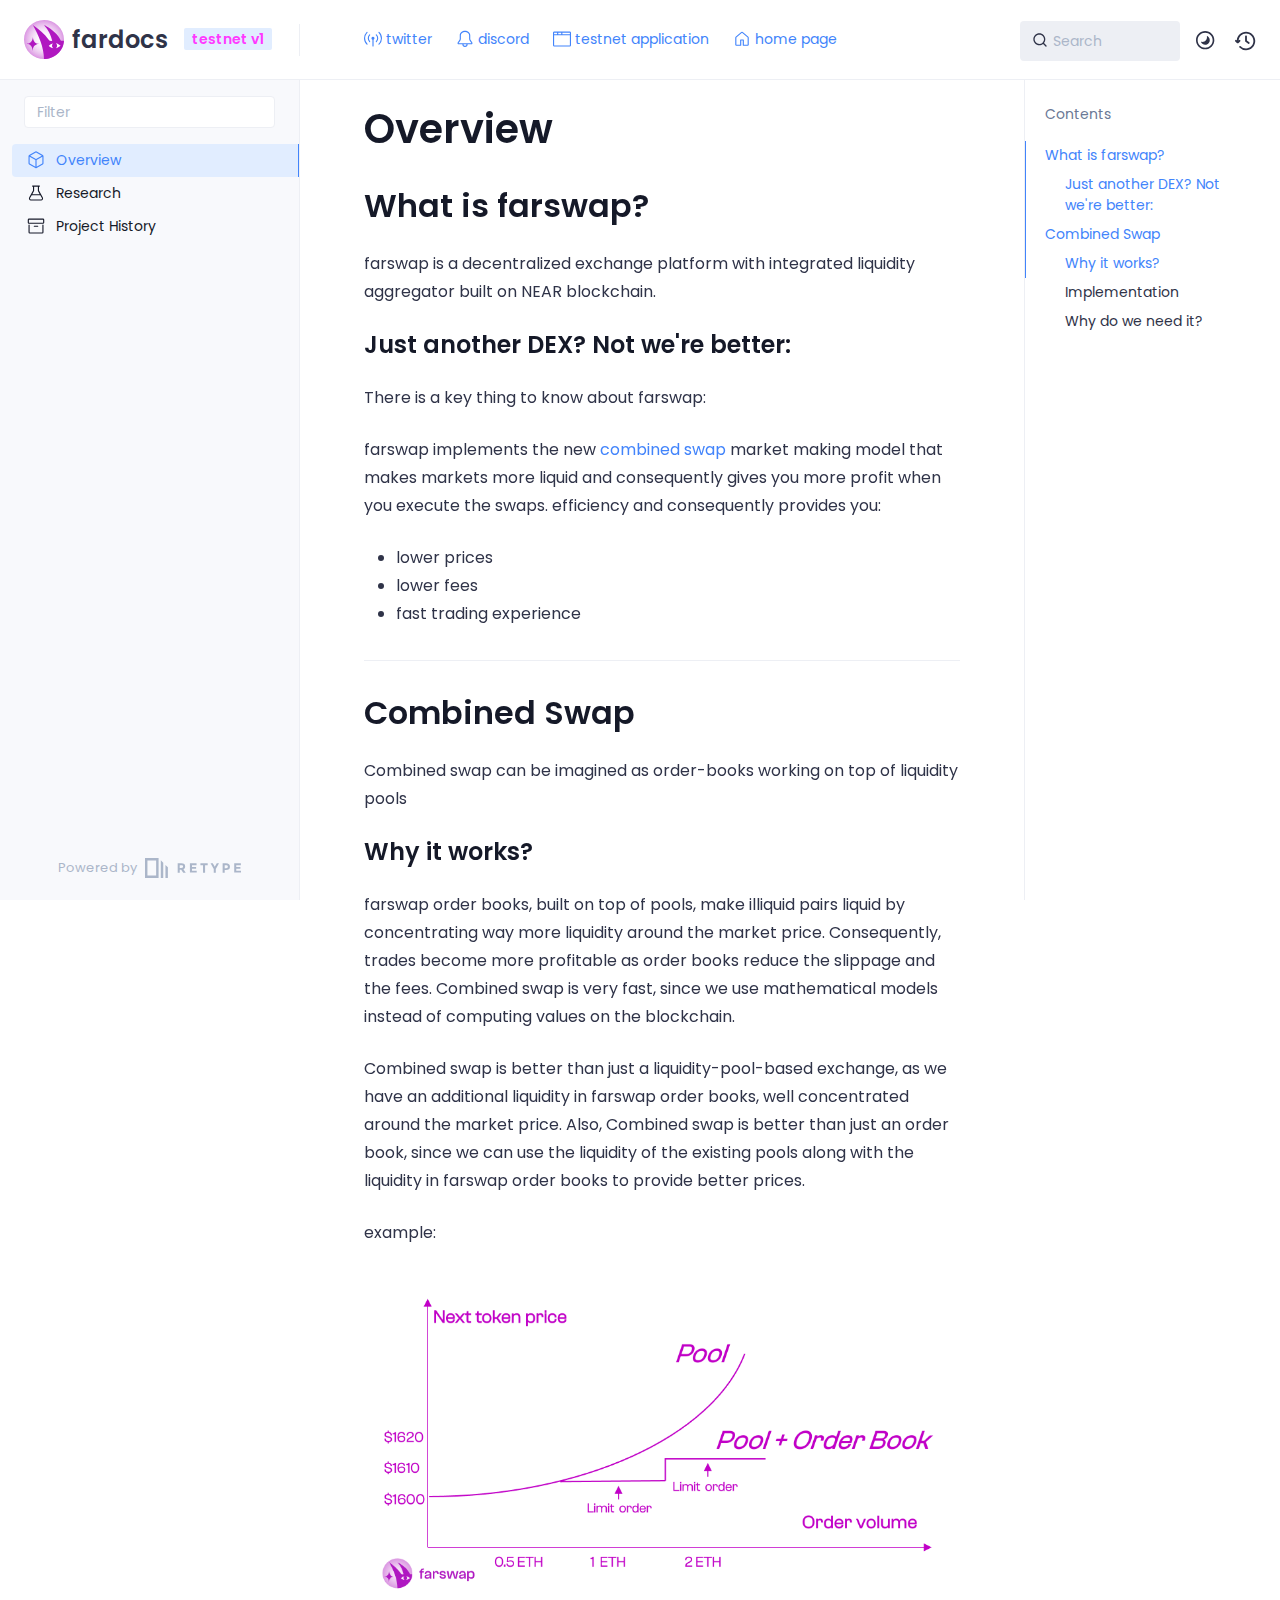
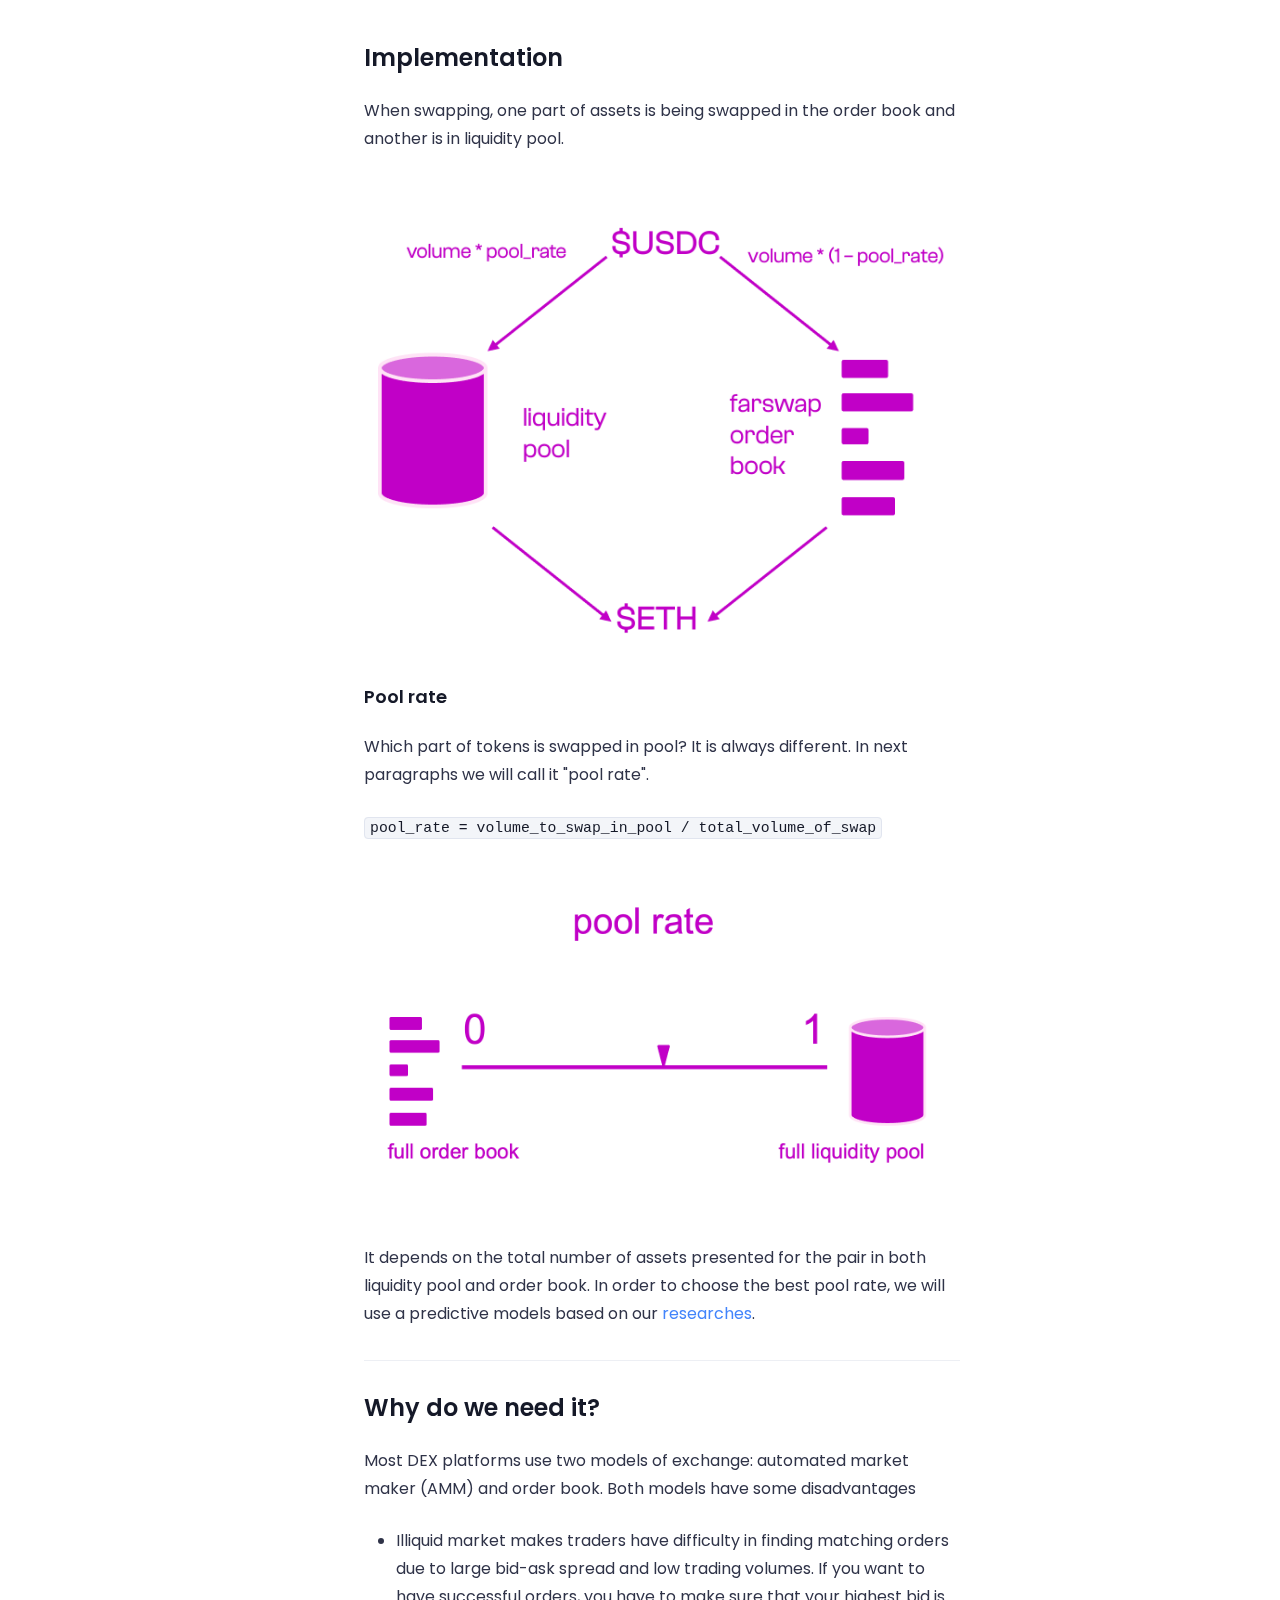
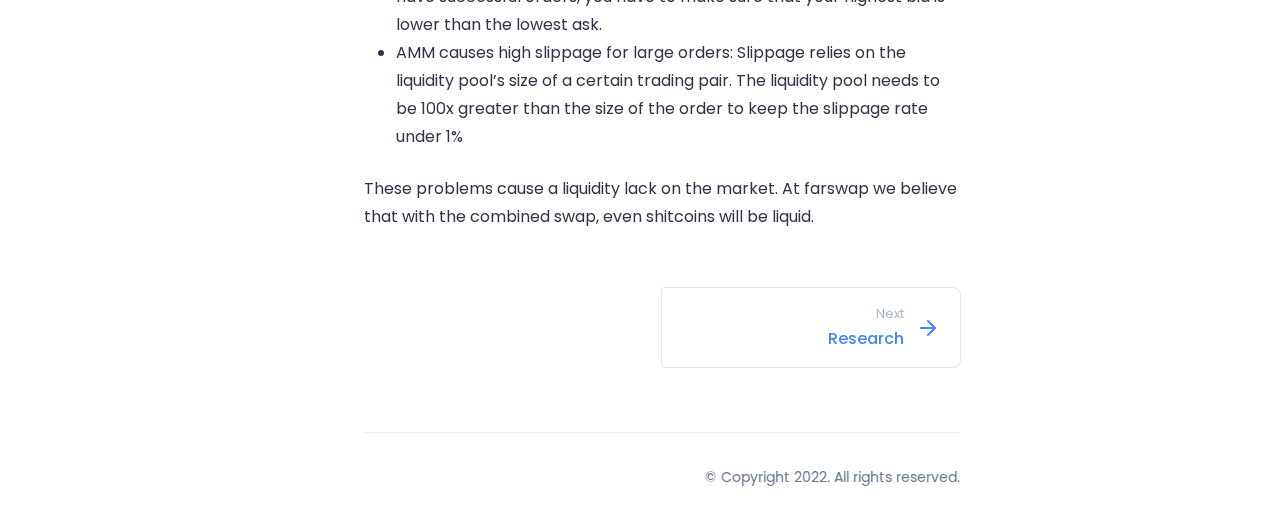
==== commit 3a8cdaa2: "Refreshes Retype-generated documentation." ====
--- a/index.html
+++ b/index.html
@@ -4,7 +4,7 @@
     <meta charset="UTF-8">
     <meta name="viewport" content="width=device-width,initial-scale=1">
     <meta name="turbo-root" content="/farawaydocs">
-    <meta name="turbo-cache-control" content="no-cache" data-turbo-track="reload" data-track-token="2.4.0.713812140189">
+    <meta name="turbo-cache-control" content="no-cache" data-turbo-track="reload" data-track-token="2.4.0.722179254407">
 
     <!-- See retype.com -->
     <meta name="generator" content="Retype 2.4.0">
@@ -12,7 +12,7 @@
     <!-- Primary Meta Tags -->
     <title>Overview</title>
     <meta name="title" content="Overview">
-    <meta name="description" content="Far Away Swap is a decentralized exchange platform with integrated liquidity aggregator built on NEAR blockchain." />
+    <meta name="description" content="farswap is a decentralized exchange platform with integrated liquidity aggregator built on NEAR blockchain." />
 
     <!-- Canonical -->
     <link rel="canonical" href="https://luaroncrew.github.io/farawaydocs/" />
@@ -21,24 +21,24 @@
     <meta property="og:type" content="website">
     <meta property="og:url" content="https://luaroncrew.github.io/farawaydocs/">
     <meta property="og:title" content="Overview">
-    <meta property="og:description" content="Far Away Swap is a decentralized exchange platform with integrated liquidity aggregator built on NEAR blockchain.">
-    <meta property="og:image" content="https://luaroncrew.github.io/farawaydocs/images/combined_swap.png">
+    <meta property="og:description" content="farswap is a decentralized exchange platform with integrated liquidity aggregator built on NEAR blockchain.">
+    <meta property="og:image" content="https://luaroncrew.github.io/farawaydocs/images/pool_plus_order_book.png">
 
     <!-- Twitter -->
     <meta property="twitter:card" content="summary_large_image">
     <meta property="twitter:url" content="https://luaroncrew.github.io/farawaydocs/">
     <meta property="twitter:title" content="Overview">
-    <meta property="twitter:description" content="Far Away Swap is a decentralized exchange platform with integrated liquidity aggregator built on NEAR blockchain.">
-    <meta property="twitter:image" content="https://luaroncrew.github.io/farawaydocs/images/combined_swap.png">
+    <meta property="twitter:description" content="farswap is a decentralized exchange platform with integrated liquidity aggregator built on NEAR blockchain.">
+    <meta property="twitter:image" content="https://luaroncrew.github.io/farawaydocs/images/pool_plus_order_book.png">
 
     <script>(function () { var el = document.documentElement, m = localStorage.getItem("/farawaydocs/doc_theme"), wm = window.matchMedia; if (m === "dark" || (!m && wm && wm("(prefers-color-scheme: dark)").matches)) { el.classList.add("dark") } else { el.classList.remove("dark") } })();</script>
 
     <link href="images/favicon.svg" rel="icon" />
-    <link href="resources/css/retype.css?v=2.4.0.713812140189" rel="stylesheet" />
-
-    <script type="text/javascript" src="resources/js/config.js?v=2.4.0.713812140189" data-turbo-eval="false" defer></script>
+    <link href="resources/css/retype.css?v=2.4.0.722179254407" rel="stylesheet" />
+
+    <script type="text/javascript" src="resources/js/config.js?v=2.4.0.722179254407" data-turbo-eval="false" defer></script>
     <script type="text/javascript" src="resources/js/retype.js?v=2.4.0" data-turbo-eval="false" defer></script>
-    <script id="lunr-js" type="text/javascript" src="resources/js/lunr.js?v=2.4.0.713812140189" data-turbo-eval="false" defer></script>
+    <script id="lunr-js" type="text/javascript" src="resources/js/lunr.js?v=2.4.0.722179254407" data-turbo-eval="false" defer></script>
 </head>
 <body>
     <div id="docs-app" class="relative text-base antialiased text-gray-700 bg-white font-body dark:bg-dark-850 dark:text-dark-300">
@@ -58,8 +58,8 @@
                                 <img class="max-h-10 dark:hidden md:inline-block" src="images/favicon.svg">
                                 <img class="max-h-10 hidden dark:inline-block" src="images/favicon.svg">
                             </span>
-                            <span class="dark:text-white font-semibold line-clamp-1 md:line-clamp-2">Far Away</span>
-                        </a><span class="hidden px-2 py-1 ml-4 text-sm font-semibold leading-none text-root-logo-label-text bg-root-logo-label-bg rounded-sm md:inline-block">Docs</span>
+                            <span class="dark:text-white font-semibold line-clamp-1 md:line-clamp-2">fardocs</span>
+                        </a><span class="hidden px-2 py-1 ml-4 text-sm font-semibold leading-none text-root-logo-label-text bg-root-logo-label-bg rounded-sm md:inline-block">testnet v1</span>
                     </div>
         
                     <span class="hidden h-8 border-r md:inline-block dark:border-dark-650"></span>
@@ -70,7 +70,7 @@
                     <nav class="hidden md:flex">
                         <ul class="flex flex-col mb-4 md:pl-16 md:mb-0 md:flex-row md:items-center">
                             <li class="mr-6">
-                                <a class="py-2 md:mb-0 inline-flex items-center text-sm whitespace-nowrap transition-colors duration-200 ease-linear md:text-blue-500 dark:text-blue-400 hover:text-blue-800 dark:hover:text-blue-200" href="https://twitter.com/FarawaySwap">
+                                <a class="py-2 md:mb-0 inline-flex items-center text-sm whitespace-nowrap transition-colors duration-200 ease-linear md:text-blue-500 dark:text-blue-400 hover:text-blue-800 dark:hover:text-blue-200" href="https://twitter.com/far_swap">
                                     <svg xmlns="http://www.w3.org/2000/svg" class="mb-px mr-1" width="18" height="18" viewBox="0 0 24 24" role="presentation">
                                         <g fill="currentColor">
                                             <path d="M20.485 2.515a.75.75 0 00-1.06 1.06A10.465 10.465 0 0122.5 11c0 2.9-1.174 5.523-3.075 7.424a.75.75 0 001.06 1.061A11.965 11.965 0 0024 11c0-3.314-1.344-6.315-3.515-8.485zm-15.91 1.06a.75.75 0 00-1.06-1.06A11.965 11.965 0 000 11c0 3.313 1.344 6.314 3.515 8.485a.75.75 0 001.06-1.06A10.465 10.465 0 011.5 11c0-2.9 1.174-5.524 3.075-7.425zM8.11 7.11a.75.75 0 00-1.06-1.06A6.98 6.98 0 005 11a6.98 6.98 0 002.05 4.95.75.75 0 001.06-1.061 5.48 5.48 0 01-1.61-3.89 5.48 5.48 0 011.61-3.888zm8.84-1.06a.75.75 0 10-1.06 1.06A5.48 5.48 0 0117.5 11a5.48 5.48 0 01-1.61 3.889.75.75 0 101.06 1.06A6.98 6.98 0 0019 11a6.98 6.98 0 00-2.05-4.949zM14 11a2 2 0 01-1.25 1.855v8.395a.75.75 0 01-1.5 0v-8.395A2 2 0 1114 11z"/>
@@ -90,7 +90,7 @@
                                 </a>
                             </li>
                             <li class="mr-6">
-                                <a class="py-2 md:mb-0 inline-flex items-center text-sm whitespace-nowrap transition-colors duration-200 ease-linear md:text-blue-500 dark:text-blue-400 hover:text-blue-800 dark:hover:text-blue-200" href="https://www.farswap.org/reimagine-your-world">
+                                <a class="py-2 md:mb-0 inline-flex items-center text-sm whitespace-nowrap transition-colors duration-200 ease-linear md:text-blue-500 dark:text-blue-400 hover:text-blue-800 dark:hover:text-blue-200" href="https://testnet.farswap.org/">
                                     <svg xmlns="http://www.w3.org/2000/svg" class="mb-px mr-1" width="18" height="18" viewBox="0 0 24 24" role="presentation">
                                         <g fill="currentColor">
                                             <path fill-rule="evenodd" d="M0 3.75C0 2.784.784 2 1.75 2h20.5c.966 0 1.75.784 1.75 1.75v16.5A1.75 1.75 0 0122.25 22H1.75A1.75 1.75 0 010 20.25V3.75zm1.75-.25a.25.25 0 00-.25.25V5.5h4v-2H1.75zM7 3.5v2h4v-2H7zm5.5 0v2h10V3.75a.25.25 0 00-.25-.25H12.5zm10 3.5h-21v13.25c0 .138.112.25.25.25h20.5a.25.25 0 00.25-.25V7z"/>
@@ -186,7 +186,7 @@
                             <nav>
                                 <ul class="flex flex-wrap justify-center items-center">
                                     <li class="mr-6">
-                                        <a class="block py-1 inline-flex items-center text-sm whitespace-nowrap transition-colors duration-200 ease-linear md:text-blue-500 dark:text-blue-400 hover:text-blue-800 dark:hover:text-blue-200" href="https://twitter.com/FarawaySwap">
+                                        <a class="block py-1 inline-flex items-center text-sm whitespace-nowrap transition-colors duration-200 ease-linear md:text-blue-500 dark:text-blue-400 hover:text-blue-800 dark:hover:text-blue-200" href="https://twitter.com/far_swap">
                                             <svg xmlns="http://www.w3.org/2000/svg" class="mb-px mr-1" width="18" height="18" viewBox="0 0 24 24" role="presentation">
                                                 <g fill="currentColor">
                                                     <path d="M20.485 2.515a.75.75 0 00-1.06 1.06A10.465 10.465 0 0122.5 11c0 2.9-1.174 5.523-3.075 7.424a.75.75 0 001.06 1.061A11.965 11.965 0 0024 11c0-3.314-1.344-6.315-3.515-8.485zm-15.91 1.06a.75.75 0 00-1.06-1.06A11.965 11.965 0 000 11c0 3.313 1.344 6.314 3.515 8.485a.75.75 0 001.06-1.06A10.465 10.465 0 011.5 11c0-2.9 1.174-5.524 3.075-7.425zM8.11 7.11a.75.75 0 00-1.06-1.06A6.98 6.98 0 005 11a6.98 6.98 0 002.05 4.95.75.75 0 001.06-1.061 5.48 5.48 0 01-1.61-3.89 5.48 5.48 0 011.61-3.888zm8.84-1.06a.75.75 0 10-1.06 1.06A5.48 5.48 0 0117.5 11a5.48 5.48 0 01-1.61 3.889.75.75 0 101.06 1.06A6.98 6.98 0 0019 11a6.98 6.98 0 00-2.05-4.949zM14 11a2 2 0 01-1.25 1.855v8.395a.75.75 0 01-1.5 0v-8.395A2 2 0 1114 11z"/>
@@ -206,7 +206,7 @@
                                         </a>
                                     </li>
                                     <li class="mr-6">
-                                        <a class="block py-1 inline-flex items-center text-sm whitespace-nowrap transition-colors duration-200 ease-linear md:text-blue-500 dark:text-blue-400 hover:text-blue-800 dark:hover:text-blue-200" href="https://www.farswap.org/reimagine-your-world">
+                                        <a class="block py-1 inline-flex items-center text-sm whitespace-nowrap transition-colors duration-200 ease-linear md:text-blue-500 dark:text-blue-400 hover:text-blue-800 dark:hover:text-blue-200" href="https://testnet.farswap.org/">
                                             <svg xmlns="http://www.w3.org/2000/svg" class="mb-px mr-1" width="18" height="18" viewBox="0 0 24 24" role="presentation">
                                                 <g fill="currentColor">
                                                     <path fill-rule="evenodd" d="M0 3.75C0 2.784.784 2 1.75 2h20.5c.966 0 1.75.784 1.75 1.75v16.5A1.75 1.75 0 0122.25 22H1.75A1.75 1.75 0 010 20.25V3.75zm1.75-.25a.25.25 0 00-.25.25V5.5h4v-2H1.75zM7 3.5v2h4v-2H7zm5.5 0v2h10V3.75a.25.25 0 00-.25-.25H12.5zm10 3.5h-21v13.25c0 .138.112.25.25.25h20.5a.25.25 0 00.25-.25V7z"/>
@@ -254,63 +254,67 @@
         <span>Overview</span>
     </h1>
 </doc-anchor-target>
-<doc-anchor-target id="what-is-far-away-swap">
+<doc-anchor-target id="what-is-farswap">
     <h2>
-        <doc-anchor-trigger class="header-anchor-trigger" to="#what-is-far-away-swap">#</doc-anchor-trigger>
-        <span>What is Far Away Swap?</span>
+        <doc-anchor-trigger class="header-anchor-trigger" to="#what-is-farswap">#</doc-anchor-trigger>
+        <span>What is farswap?</span>
     </h2>
 </doc-anchor-target>
-<p>Far Away Swap is a decentralized exchange platform with integrated liquidity aggregator
+<p>farswap is a decentralized exchange platform with integrated liquidity aggregator
 built on NEAR blockchain.</p>
-<doc-anchor-target id="just-another-dex-not-were-better-see-why">
+<doc-anchor-target id="just-another-dex-not-were-better">
     <h3>
-        <doc-anchor-trigger class="header-anchor-trigger" to="#just-another-dex-not-were-better-see-why">#</doc-anchor-trigger>
-        <span>Just another DEX? Not we&#x27;re better, see why:</span>
+        <doc-anchor-trigger class="header-anchor-trigger" to="#just-another-dex-not-were-better">#</doc-anchor-trigger>
+        <span>Just another DEX? Not we&#x27;re better:</span>
     </h3>
 </doc-anchor-target>
-<p>There are two key things to know about Far Away Swap:</p>
+<p>There is a key thing to know about farswap:</p>
+<p>farswap implements the new <doc-anchor-trigger to="#Combined-Swap">combined swap</doc-anchor-trigger> market making model
+that makes markets more liquid and consequently gives you more profit when you execute the swaps.
+efficiency and consequently provides you:</p>
 <ul>
-<li><p>we implement the new <doc-anchor-trigger to="#combined-swap-algorithm">combined swap</doc-anchor-trigger> algorithm
-that increases the capital
-efficiency and consequently gives you more profit when you execute the swaps.</p>
-</li>
-<li><p>we aggregate liquidity of other leading DEXs of the ecosystem, trying to give you the best prices</p>
-</li>
+<li>lower prices</li>
+<li>lower fees</li>
+<li>fast trading experience</li>
 </ul>
 <hr />
-<doc-anchor-target id="main-features">
+<doc-anchor-target id="combined-swap">
     <h2>
-        <doc-anchor-trigger class="header-anchor-trigger" to="#main-features">#</doc-anchor-trigger>
-        <span>Main features</span>
+        <doc-anchor-trigger class="header-anchor-trigger" to="#combined-swap">#</doc-anchor-trigger>
+        <span>Combined Swap</span>
     </h2>
 </doc-anchor-target>
-<doc-anchor-target id="with-far-away-swap-you-can-do-financial-operations-like">
-    <h4>
-        <doc-anchor-trigger class="header-anchor-trigger" to="#with-far-away-swap-you-can-do-financial-operations-like">#</doc-anchor-trigger>
-        <span>With Far Away Swap you can do financial operations like:</span>
-    </h4>
-</doc-anchor-target>
-<ul>
-<li>Limit orders</li>
-<li>Market orders</li>
-<li>Provide liquidity in our pools</li>
-</ul>
-<hr />
-<doc-anchor-target id="combined-swap-algorithm">
-    <h2>
-        <doc-anchor-trigger class="header-anchor-trigger" to="#combined-swap-algorithm">#</doc-anchor-trigger>
-        <span>Combined Swap Algorithm</span>
-    </h2>
-</doc-anchor-target>
-<doc-anchor-target id="how-it-works">
+<p>Combined swap can be imagined as order-books working on top of liquidity pools</p>
+<doc-anchor-target id="why-it-works">
     <h3>
-        <doc-anchor-trigger class="header-anchor-trigger" to="#how-it-works">#</doc-anchor-trigger>
-        <span>How it works?</span>
+        <doc-anchor-trigger class="header-anchor-trigger" to="#why-it-works">#</doc-anchor-trigger>
+        <span>Why it works?</span>
     </h3>
 </doc-anchor-target>
-<p>When swapping, <strong>one part of assets is being
-swapped in
-the order book and another part in the liquidity pool</strong> meaning one part of exchange is P2P.</p>
+<p>farswap order books, built on top of pools, make illiquid pairs liquid by concentrating way more liquidity around the
+market price. Consequently, trades become more profitable as order books reduce
+the slippage and the fees. Combined swap is very fast,
+since we use mathematical models instead of computing values on the blockchain.</p>
+<p>Combined swap is better than just a liquidity-pool-based exchange,
+as we have an additional liquidity in farswap order books,
+well concentrated around the market price.
+Also, Combined swap is better than just an order book,
+since we can use the liquidity of the existing pools along
+with the liquidity in farswap order books to provide better prices.</p>
+<p>example:</p>
+<p><figure class="content-center">
+    <img src="images/pool_plus_order_book.png" alt="" />
+    <figcaption class="caption"></figcaption>
+</figure>
+</p>
+<doc-anchor-target id="implementation">
+    <h3>
+        <doc-anchor-trigger class="header-anchor-trigger" to="#implementation">#</doc-anchor-trigger>
+        <span>Implementation</span>
+    </h3>
+</doc-anchor-target>
+<p>When swapping, one part of assets is being
+swapped in the order book and another is in liquidity pool.</p>
 <p><figure class="content-center">
     <img src="images/combined_swap.png" alt="" />
     <figcaption class="caption"></figcaption>
@@ -325,7 +329,7 @@
 <p>Which part of tokens is swapped in pool? It is always different.
 In next paragraphs we will call it
 &quot;pool rate&quot;.</p>
-<p><code v-pre>pool_rate = volume_swaped_in_pool / total_volume_of_swap</code></p>
+<p><code v-pre>pool_rate = volume_to_swap_in_pool / total_volume_of_swap</code></p>
 <p><figure class="content-center">
     <img src="images/pool_rate.png" alt="" />
     <figcaption class="caption"></figcaption>
@@ -334,7 +338,7 @@
 <p>It depends on the total number of
 assets presented for the pair in both liquidity pool and
 order book. In order to choose the best pool
-rate, we will use a predictive model based on our <a href="researches/">researches</a>.</p>
+rate, we will use a predictive models based on our <a href="researches/">researches</a>.</p>
 <hr />
 <doc-anchor-target id="why-do-we-need-it">
     <h3>
@@ -359,11 +363,8 @@
 needs to be 100x greater than the size
 of the order to keep the slippage rate under 1%</li>
 </ul>
-<p>These problems could be solved by
-implementing both models at the same time
-(Combined Swap Algorithm)
-as their advantages perfectly complete
-their disadvantages (<a href="researches/">check researches</a>).</p>
+<p>These problems cause a liquidity lack on the market. At farswap we believe that with the combined swap, even
+shitcoins will be liquid.</p>
 
                                 
                                 <!-- Required only on API pages -->
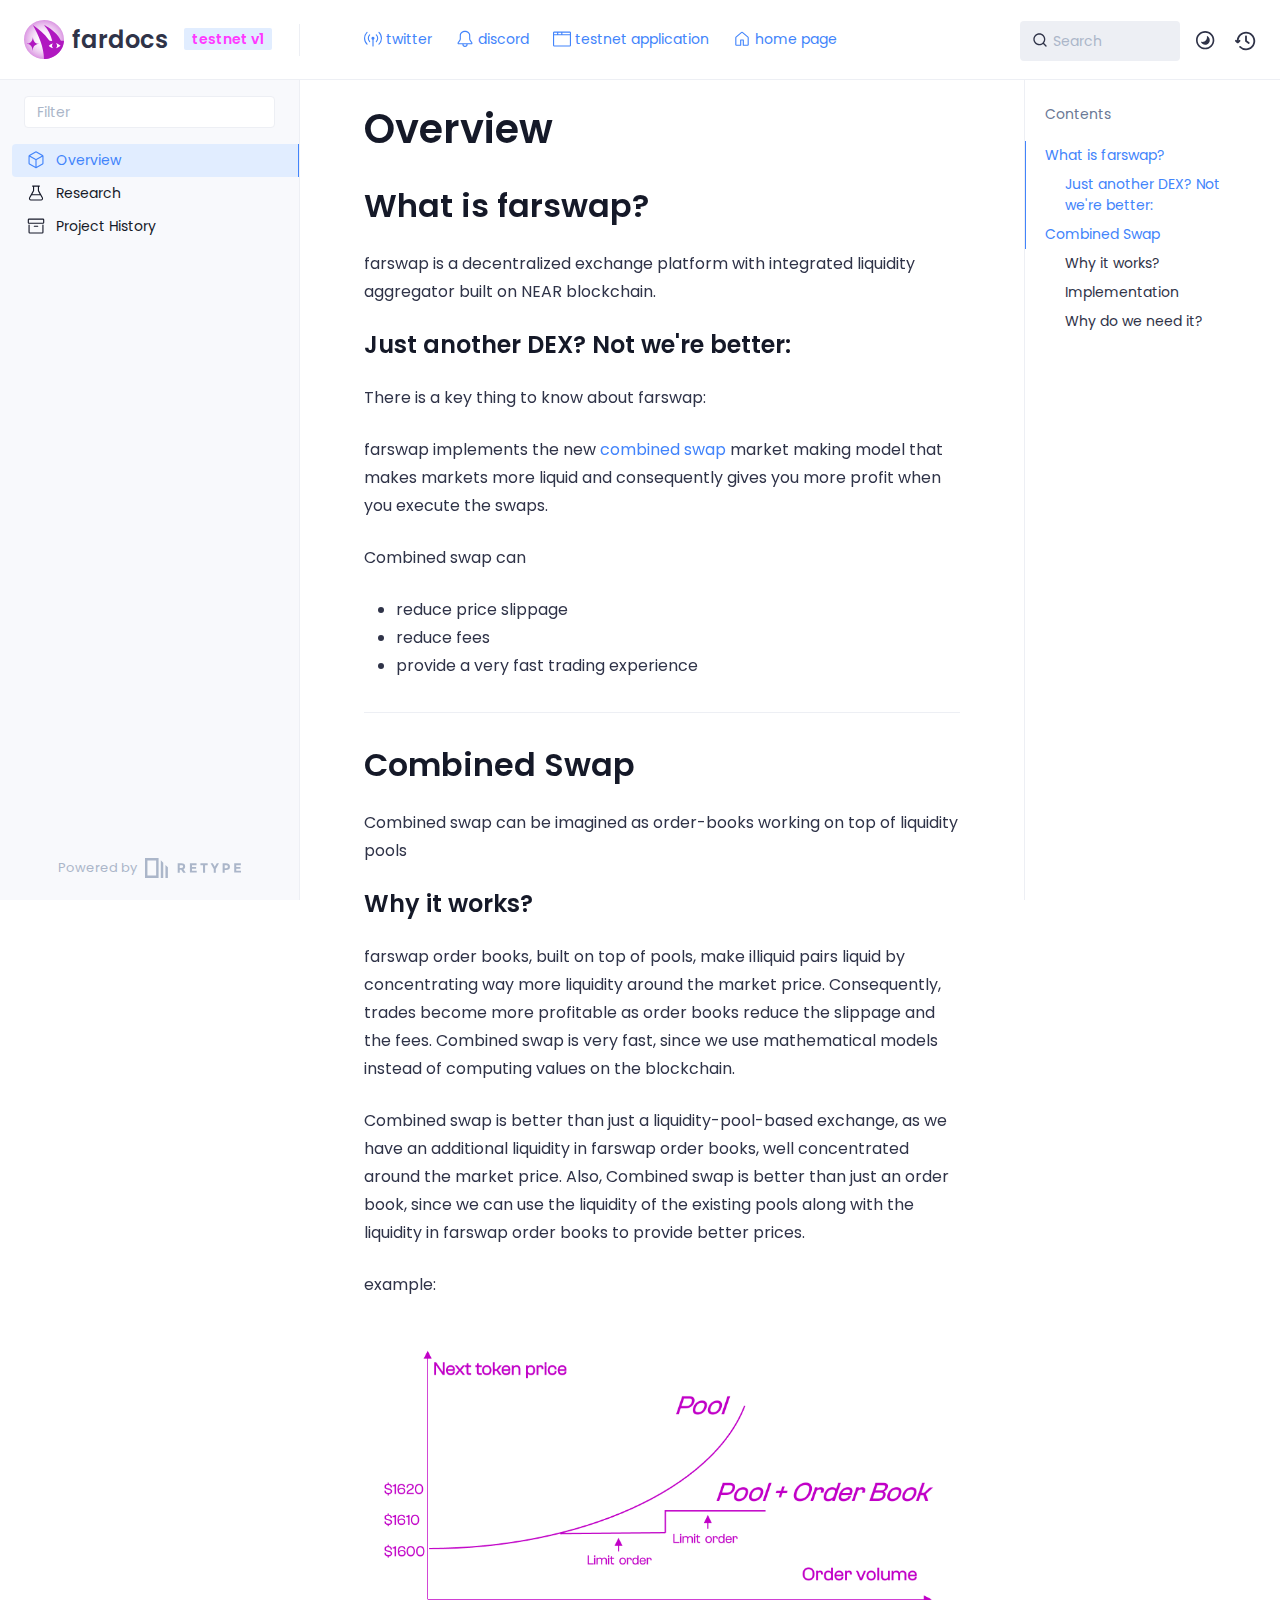
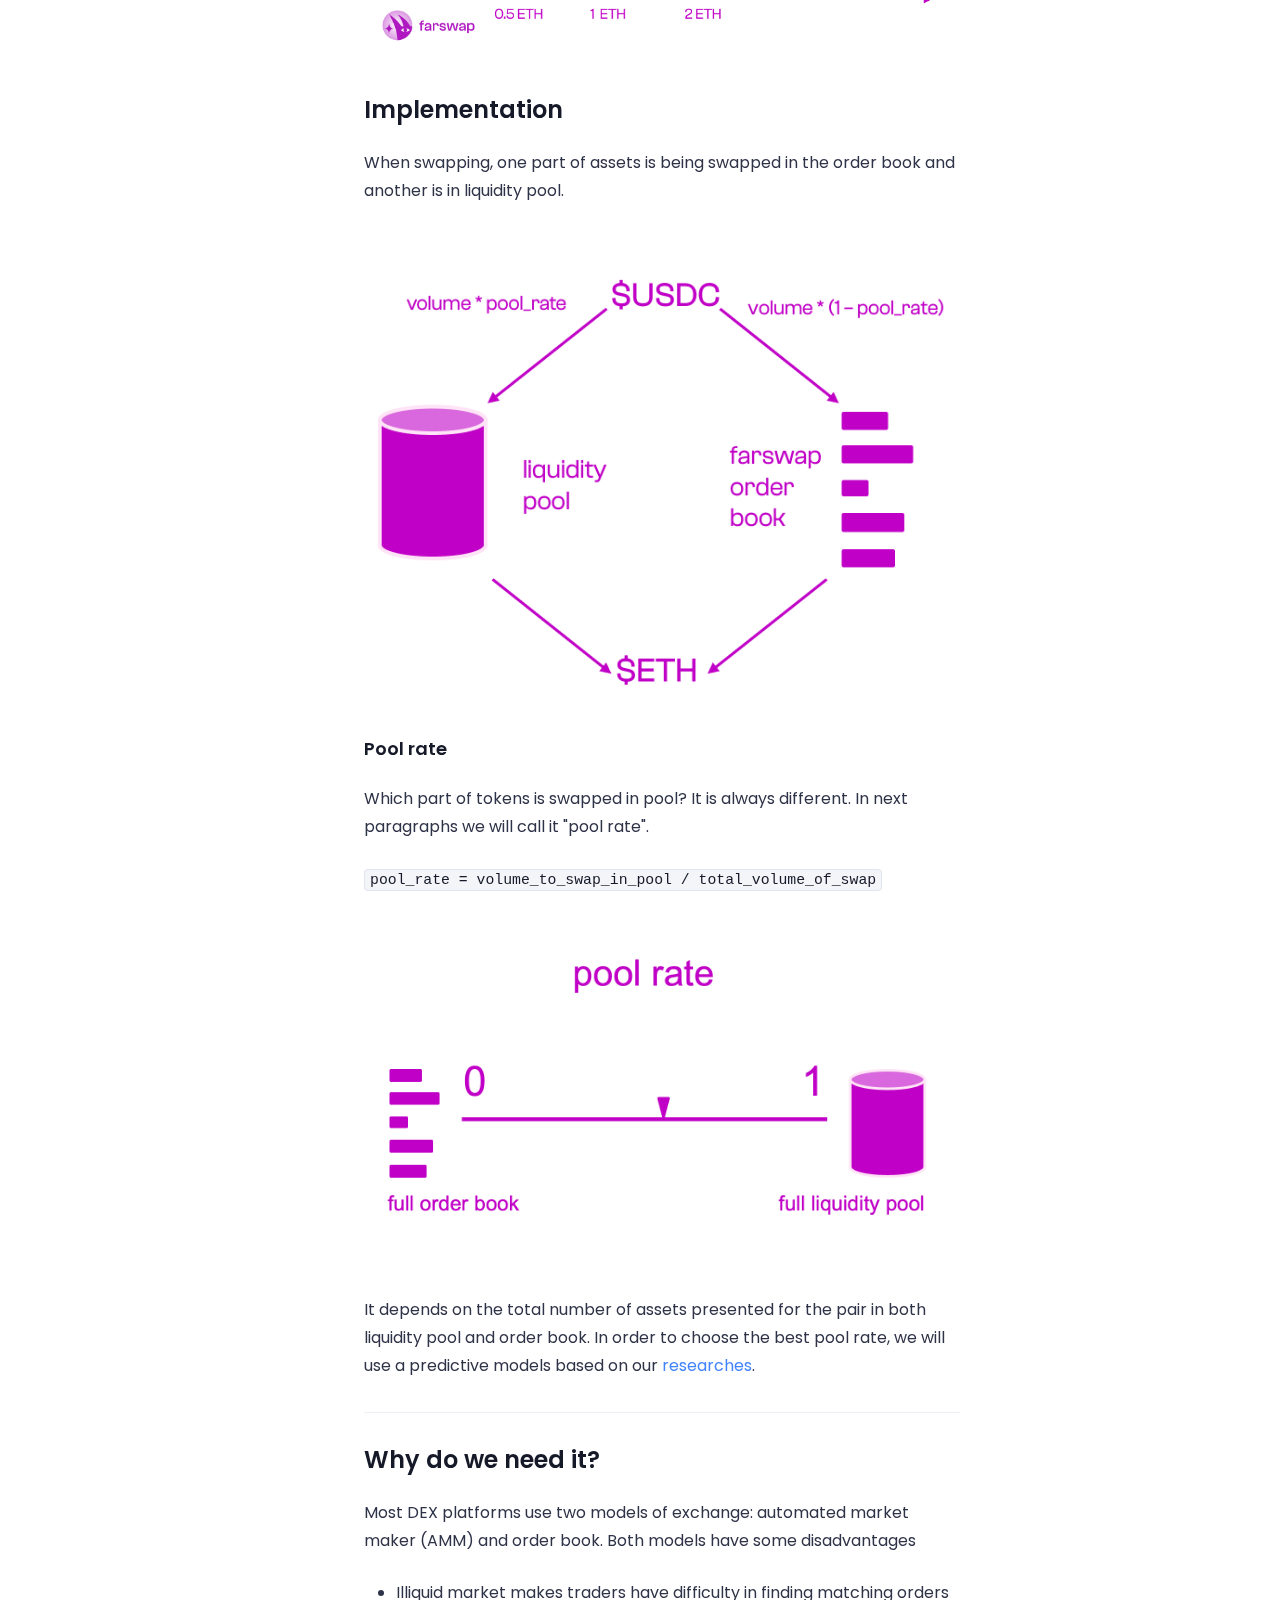
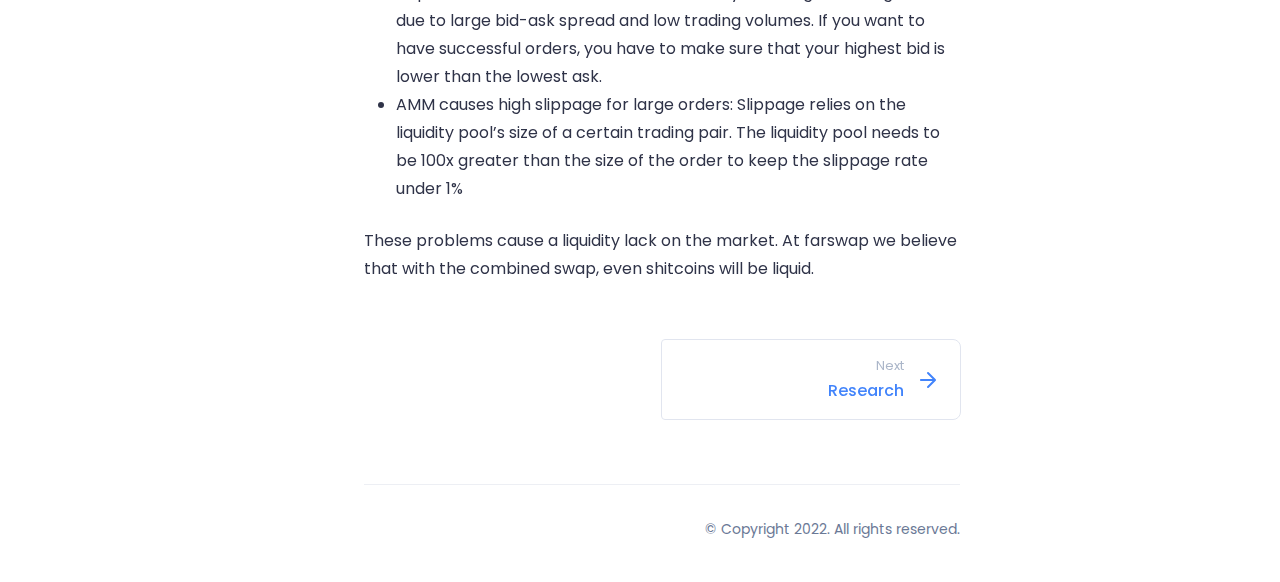
==== commit b1d8d1f6: "Refreshes Retype-generated documentation." ====
--- a/index.html
+++ b/index.html
@@ -4,7 +4,7 @@
     <meta charset="UTF-8">
     <meta name="viewport" content="width=device-width,initial-scale=1">
     <meta name="turbo-root" content="/farawaydocs">
-    <meta name="turbo-cache-control" content="no-cache" data-turbo-track="reload" data-track-token="2.4.0.722179254407">
+    <meta name="turbo-cache-control" content="no-cache" data-turbo-track="reload" data-track-token="2.4.0.723631594247">
 
     <!-- See retype.com -->
     <meta name="generator" content="Retype 2.4.0">
@@ -34,11 +34,11 @@
     <script>(function () { var el = document.documentElement, m = localStorage.getItem("/farawaydocs/doc_theme"), wm = window.matchMedia; if (m === "dark" || (!m && wm && wm("(prefers-color-scheme: dark)").matches)) { el.classList.add("dark") } else { el.classList.remove("dark") } })();</script>
 
     <link href="images/favicon.svg" rel="icon" />
-    <link href="resources/css/retype.css?v=2.4.0.722179254407" rel="stylesheet" />
-
-    <script type="text/javascript" src="resources/js/config.js?v=2.4.0.722179254407" data-turbo-eval="false" defer></script>
+    <link href="resources/css/retype.css?v=2.4.0.723631594247" rel="stylesheet" />
+
+    <script type="text/javascript" src="resources/js/config.js?v=2.4.0.723631594247" data-turbo-eval="false" defer></script>
     <script type="text/javascript" src="resources/js/retype.js?v=2.4.0" data-turbo-eval="false" defer></script>
-    <script id="lunr-js" type="text/javascript" src="resources/js/lunr.js?v=2.4.0.722179254407" data-turbo-eval="false" defer></script>
+    <script id="lunr-js" type="text/javascript" src="resources/js/lunr.js?v=2.4.0.723631594247" data-turbo-eval="false" defer></script>
 </head>
 <body>
     <div id="docs-app" class="relative text-base antialiased text-gray-700 bg-white font-body dark:bg-dark-850 dark:text-dark-300">
@@ -270,12 +270,12 @@
 </doc-anchor-target>
 <p>There is a key thing to know about farswap:</p>
 <p>farswap implements the new <doc-anchor-trigger to="#Combined-Swap">combined swap</doc-anchor-trigger> market making model
-that makes markets more liquid and consequently gives you more profit when you execute the swaps.
-efficiency and consequently provides you:</p>
+that makes markets more liquid and consequently gives you more profit when you execute the swaps.</p>
+<p>Combined swap can</p>
 <ul>
-<li>lower prices</li>
-<li>lower fees</li>
-<li>fast trading experience</li>
+<li>reduce price slippage</li>
+<li>reduce fees</li>
+<li>provide a very fast trading experience</li>
 </ul>
 <hr />
 <doc-anchor-target id="combined-swap">
